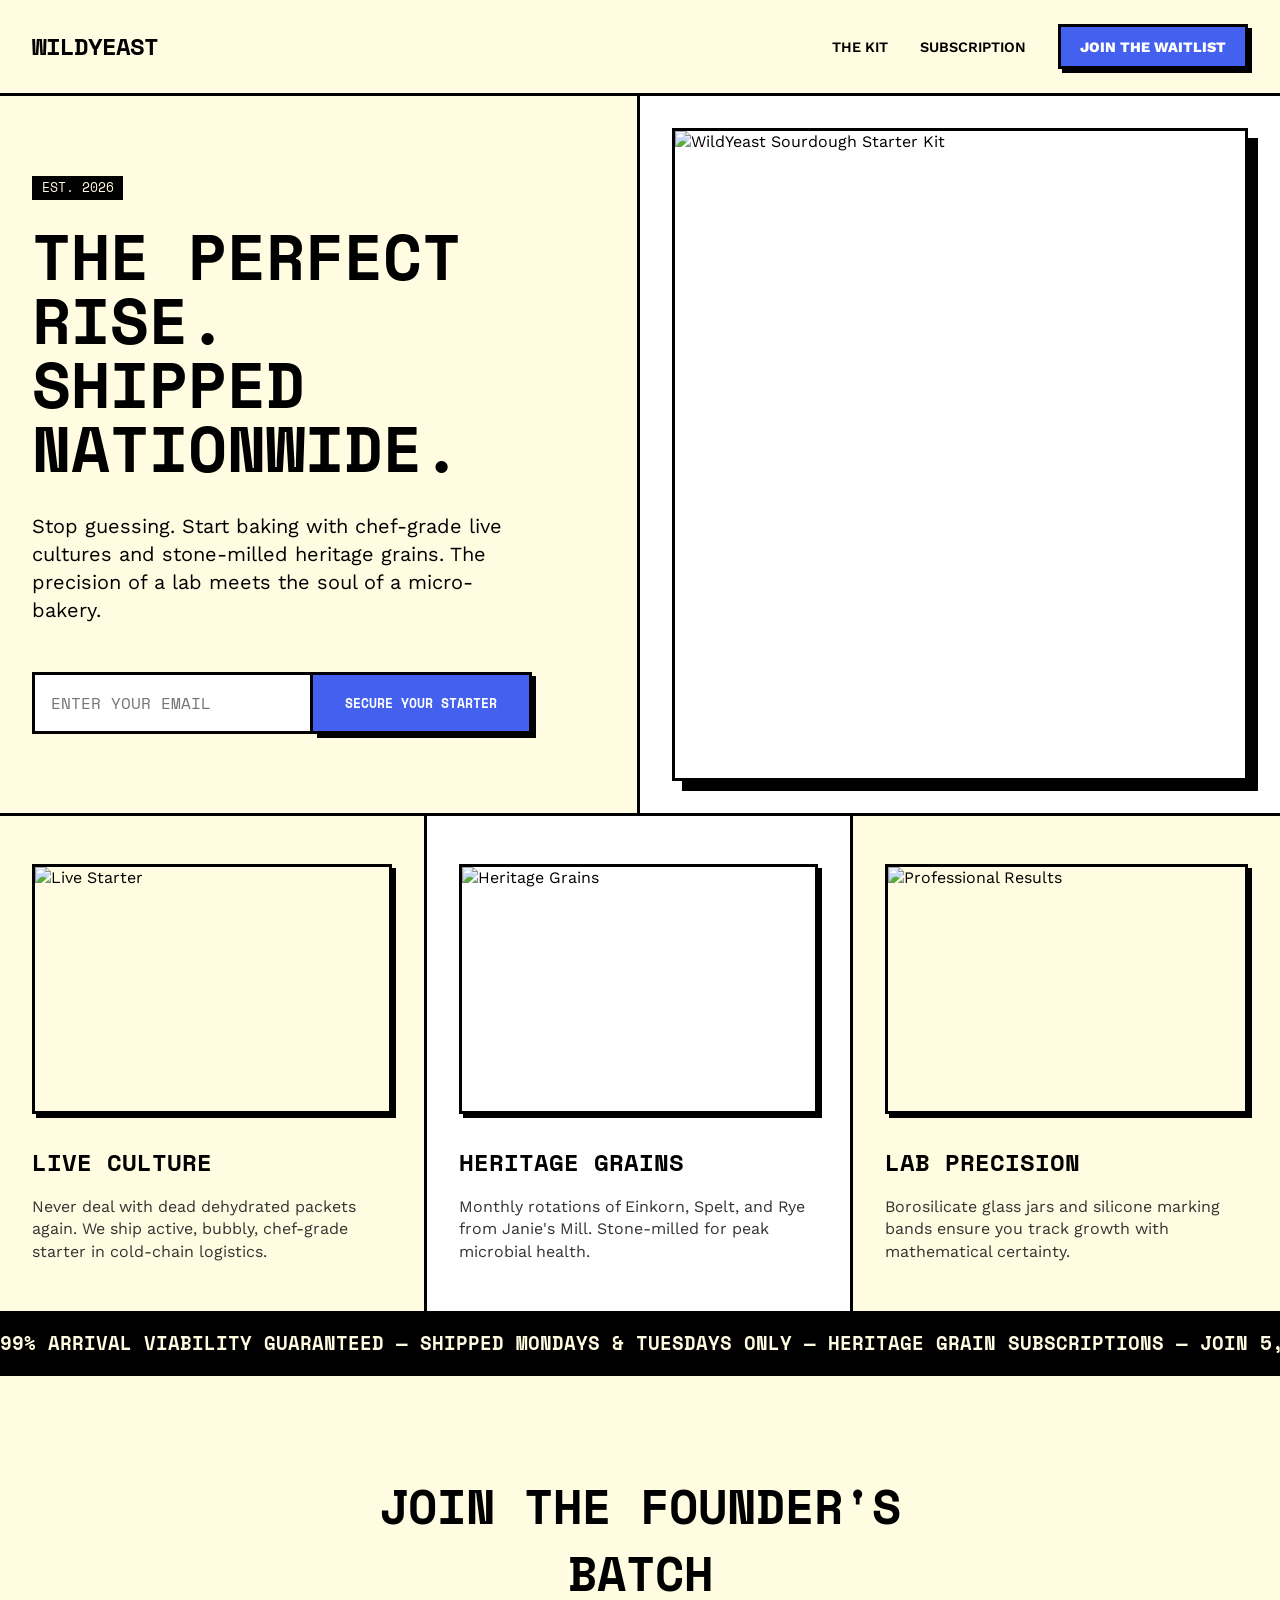
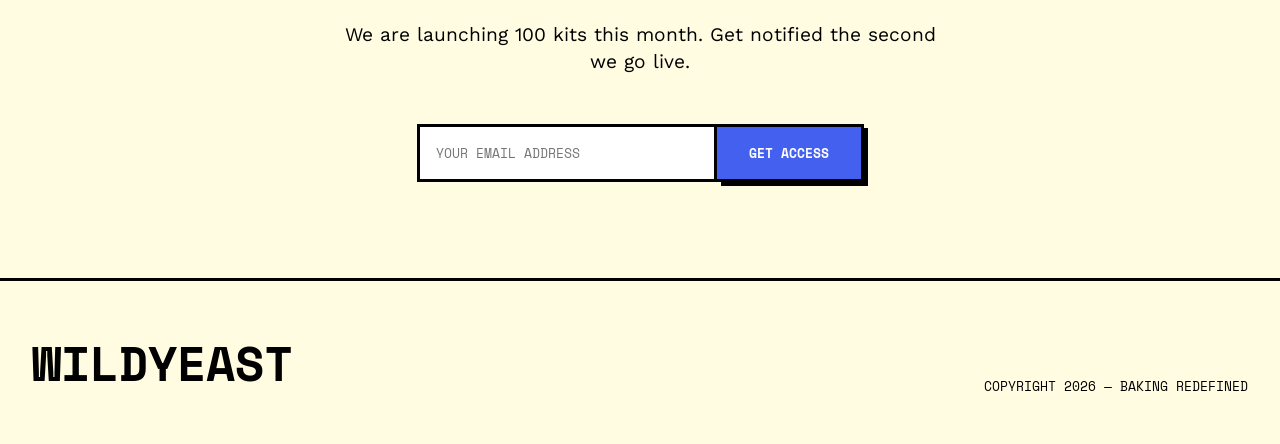
==== index.html @ 02b2e470 "feat: website generated by baget.ai" ====
<!DOCTYPE html>
<html lang="en">
<head>
    <meta charset="UTF-8">
    <meta name="viewport" content="width=device-width, initial-scale=1.0">
    <title>WildYeast | The Elevated Laboratory of Sourdough</title>
    <link rel="preconnect" href="https://fonts.googleapis.com">
    <link rel="preconnect" href="https://fonts.gstatic.com" crossorigin>
    <link href="https://fonts.googleapis.com/css2?family=Space+Mono:wght@400;700&family=Work+Sans:wght@400;600;800&display=swap" rel="stylesheet">
    <link rel="stylesheet" href="style.css">
</head>
<body>
    <nav class="navbar">
        <div class="logo-container">
            <span class="logo-text">WILDYEAST</span>
        </div>
        <div class="nav-links">
            <a href="#kit" class="nav-link">THE KIT</a>
            <a href="#subscription" class="nav-link">SUBSCRIPTION</a>
            <a href="#join" class="nav-btn">JOIN THE WAITLIST</a>
        </div>
    </nav>

    <header class="hero">
        <div class="hero-content">
            <div class="tag-badge">EST. 2026</div>
            <h1 class="hero-title">THE PERFECT RISE. <br>SHIPPED NATIONWIDE.</h1>
            <p class="hero-subtitle">Stop guessing. Start baking with chef-grade live cultures and stone-milled heritage grains. The precision of a lab meets the soul of a micro-bakery.</p>
            <div class="hero-cta-group">
                <form id="hero-form" class="waitlist-form">
                    <input type="email" name="email" placeholder="ENTER YOUR EMAIL" required>
                    <button type="submit" class="cta-primary">SECURE YOUR STARTER</button>
                </form>
            </div>
        </div>
        <div class="hero-image-container">
            <img src="https://images.lumacdn.com/cdn-cgi/image/format=auto,fit=cover,dpr=2,background=white,quality=75,width=1000,height=1000/gradient-assets/8658850/89312217-0941-432d-8854-46961ea33550" alt="WildYeast Sourdough Starter Kit" class="hero-img">
        </div>
    </header>

    <section id="kit" class="section grid-section">
        <div class="grid-card">
            <div class="card-image">
                <img src="https://images.lumacdn.com/cdn-cgi/image/format=auto,fit=cover,dpr=2,background=white,quality=75,width=1000,height=1000/gradient-assets/8658850/3938be98-967b-4020-a6a7-0df75a024707" alt="Live Starter">
            </div>
            <h3 class="card-title">LIVE CULTURE</h3>
            <p class="card-text">Never deal with dead dehydrated packets again. We ship active, bubbly, chef-grade starter in cold-chain logistics.</p>
        </div>
        <div class="grid-card accent-card">
            <div class="card-image">
                <img src="https://images.lumacdn.com/cdn-cgi/image/format=auto,fit=cover,dpr=2,background=white,quality=75,width=1000,height=1000/gradient-assets/8658850/047f2ea9-e85d-4566-a602-ef68194458f2" alt="Heritage Grains">
            </div>
            <h3 class="card-title">HERITAGE GRAINS</h3>
            <p class="card-text">Monthly rotations of Einkorn, Spelt, and Rye from Janie's Mill. Stone-milled for peak microbial health.</p>
        </div>
        <div class="grid-card">
            <div class="card-image">
                <img src="https://images.lumacdn.com/cdn-cgi/image/format=auto,fit=cover,dpr=2,background=white,quality=75,width=1000,height=1000/gradient-assets/8658850/746cc46a-73c3-41c3-8a39-a5486be2e848" alt="Professional Results">
            </div>
            <h3 class="card-title">LAB PRECISION</h3>
            <p class="card-text">Borosilicate glass jars and silicone marking bands ensure you track growth with mathematical certainty.</p>
        </div>
    </section>

    <section class="banner">
        <div class="banner-text">99% ARRIVAL VIABILITY GUARANTEED — SHIPPED MONDAYS & TUESDAYS ONLY — HERITAGE GRAIN SUBSCRIPTIONS — JOIN 5,000+ HOME BAKERS</div>
    </section>

    <section id="join" class="waitlist-section">
        <div class="waitlist-box">
            <h2 class="section-title">JOIN THE FOUNDER'S BATCH</h2>
            <p class="section-subtitle">We are launching 100 kits this month. Get notified the second we go live.</p>
            <form id="footer-form" class="footer-waitlist">
                <input type="email" name="email" placeholder="YOUR EMAIL ADDRESS" required>
                <button type="submit" class="cta-secondary">GET ACCESS</button>
            </form>
            <p id="form-msg" class="form-status"></p>
        </div>
    </section>

    <footer class="footer">
        <div class="footer-top">
            <div class="footer-brand">WILDYEAST</div>
            <div class="footer-meta">COPYRIGHT 2026 — BAKING REDEFINED</div>
        </div>
    </footer>

    <script>
        const handleForm = async (e) => {
            e.preventDefault();
            const email = e.target.email.value;
            const msg = document.getElementById('form-msg');
            
            try {
                const response = await fetch('https://baget.ai/api/public/databases/wildyeast-waitlist/rows', {
                    method: 'POST',
                    headers: { 'Content-Type': 'application/json' },
                    body: JSON.stringify({ data: { email, source: 'landing_page', name: 'Subscriber' } })
                });
                
                if (response.ok) {
                    e.target.reset();
                    alert('THANKS. YOU ARE ON THE LIST.');
                } else {
                    alert('SOMETHING WENT WRONG. TRY AGAIN.');
                }
            } catch (err) {
                alert('CONNECTION ERROR.');
            }
        };

        document.getElementById('hero-form').addEventListener('submit', handleForm);
        document.getElementById('footer-form').addEventListener('submit', handleForm);
    </script>
</body>
</html>
---- style.css ----
:root {
    --cream: #FFFCE1;
    --black: #000000;
    --blue: #4361EE;
    --border: 3px solid #000000;
    --shadow: 4px 4px 0 #000000;
}

* {
    margin: 0;
    padding: 0;
    box-sizing: border-box;
}

body {
    background-color: var(--cream);
    color: var(--black);
    font-family: 'Work Sans', sans-serif;
    line-height: 1.4;
    overflow-x: hidden;
}

h1, h2, h3, .logo-text {
    font-family: 'Space Mono', monospace;
    font-weight: 700;
    text-transform: uppercase;
}

/* Navbar */
.navbar {
    display: flex;
    justify-content: space-between;
    align-items: center;
    padding: 1.5rem 2rem;
    border-bottom: var(--border);
    background: var(--cream);
    position: sticky;
    top: 0;
    z-index: 100;
}

.logo-text {
    font-size: 1.5rem;
    letter-spacing: -1px;
}

.nav-links {
    display: flex;
    gap: 2rem;
    align-items: center;
}

.nav-link {
    text-decoration: none;
    color: var(--black);
    font-weight: 600;
    font-size: 0.9rem;
}

.nav-btn {
    background: var(--blue);
    color: white;
    text-decoration: none;
    padding: 0.6rem 1.2rem;
    border: var(--border);
    box-shadow: var(--shadow);
    font-weight: 800;
    font-size: 0.9rem;
    transition: all 0.1s;
}

.nav-btn:hover {
    transform: translate(-2px, -2px);
    box-shadow: 6px 6px 0 #000;
}

/* Hero Section */
.hero {
    display: grid;
    grid-template-columns: 1fr 1fr;
    min-height: 80vh;
    border-bottom: var(--border);
}

.hero-content {
    padding: 4rem 2rem;
    display: flex;
    flex-direction: column;
    justify-content: center;
    border-right: var(--border);
}

.tag-badge {
    background: var(--black);
    color: var(--cream);
    display: inline-block;
    padding: 0.2rem 0.6rem;
    font-family: 'Space Mono', monospace;
    font-size: 0.8rem;
    margin-bottom: 1.5rem;
    width: fit-content;
}

.hero-title {
    font-size: 4rem;
    line-height: 1;
    margin-bottom: 2rem;
}

.hero-subtitle {
    font-size: 1.25rem;
    max-width: 500px;
    margin-bottom: 3rem;
    font-weight: 400;
}

.waitlist-form {
    display: flex;
    gap: 0;
    max-width: 500px;
}

.waitlist-form input {
    flex-grow: 1;
    padding: 1rem;
    border: var(--border);
    font-family: 'Space Mono', monospace;
    font-size: 1rem;
    outline: none;
    background: white;
}

.cta-primary {
    background: var(--blue);
    color: white;
    border: var(--border);
    border-left: none;
    padding: 1rem 2rem;
    font-family: 'Space Mono', monospace;
    font-weight: 700;
    cursor: pointer;
    box-shadow: var(--shadow);
    transition: all 0.1s;
}

.cta-primary:hover {
    transform: translate(-2px, -2px);
    box-shadow: 6px 6px 0 #000;
}

.hero-image-container {
    background: #fff;
    display: flex;
    align-items: center;
    justify-content: center;
    padding: 2rem;
}

.hero-img {
    width: 100%;
    height: 100%;
    object-fit: cover;
    border: var(--border);
    box-shadow: 10px 10px 0 #000;
}

/* Grid Section */
.grid-section {
    display: grid;
    grid-template-columns: repeat(3, 1fr);
    border-bottom: var(--border);
}

.grid-card {
    padding: 3rem 2rem;
    border-right: var(--border);
}

.grid-card:last-child {
    border-right: none;
}

.accent-card {
    background: white;
}

.card-image {
    margin-bottom: 2rem;
    border: var(--border);
    box-shadow: var(--shadow);
    height: 250px;
}

.card-image img {
    width: 100%;
    height: 100%;
    object-fit: cover;
}

.card-title {
    font-size: 1.5rem;
    margin-bottom: 1rem;
}

.card-text {
    font-size: 1rem;
    color: #333;
}

/* Banner */
.banner {
    background: var(--black);
    color: var(--cream);
    padding: 1rem 0;
    overflow: hidden;
    white-space: nowrap;
    border-bottom: var(--border);
}

.banner-text {
    display: inline-block;
    font-family: 'Space Mono', monospace;
    font-weight: 700;
    font-size: 1.2rem;
    animation: scroll 20s linear infinite;
}

@keyframes scroll {
    0% { transform: translateX(100%); }
    100% { transform: translateX(-100%); }
}

/* Waitlist Section */
.waitlist-section {
    padding: 6rem 2rem;
    display: flex;
    justify-content: center;
    align-items: center;
    text-align: center;
    border-bottom: var(--border);
}

.waitlist-box {
    max-width: 600px;
}

.section-title {
    font-size: 3rem;
    margin-bottom: 1rem;
}

.section-subtitle {
    font-size: 1.2rem;
    margin-bottom: 3rem;
}

.footer-waitlist {
    display: flex;
    justify-content: center;
}

.footer-waitlist input {
    padding: 1rem;
    border: var(--border);
    font-family: 'Space Mono', monospace;
    width: 300px;
    outline: none;
}

.cta-secondary {
    background: var(--blue);
    color: white;
    border: var(--border);
    border-left: none;
    padding: 1rem 2rem;
    font-family: 'Space Mono', monospace;
    font-weight: 700;
    cursor: pointer;
    box-shadow: var(--shadow);
}

/* Footer */
.footer {
    padding: 3rem 2rem;
}

.footer-top {
    display: flex;
    justify-content: space-between;
    align-items: flex-end;
}

.footer-brand {
    font-family: 'Space Mono', monospace;
    font-weight: 800;
    font-size: 3rem;
}

.footer-meta {
    font-family: 'Space Mono', monospace;
    font-size: 0.8rem;
}

/* Responsive */
@media (max-width: 768px) {
    .hero { grid-template-columns: 1fr; }
    .hero-content { border-right: none; border-bottom: var(--border); }
    .hero-title { font-size: 2.5rem; }
    .grid-section { grid-template-columns: 1fr; }
    .grid-card { border-right: none; border-bottom: var(--border); }
    .waitlist-form, .footer-waitlist { flex-direction: column; }
    .cta-primary, .cta-secondary { border-left: var(--border); border-top: none; }
    .footer-waitlist input { width: 100%; }
}
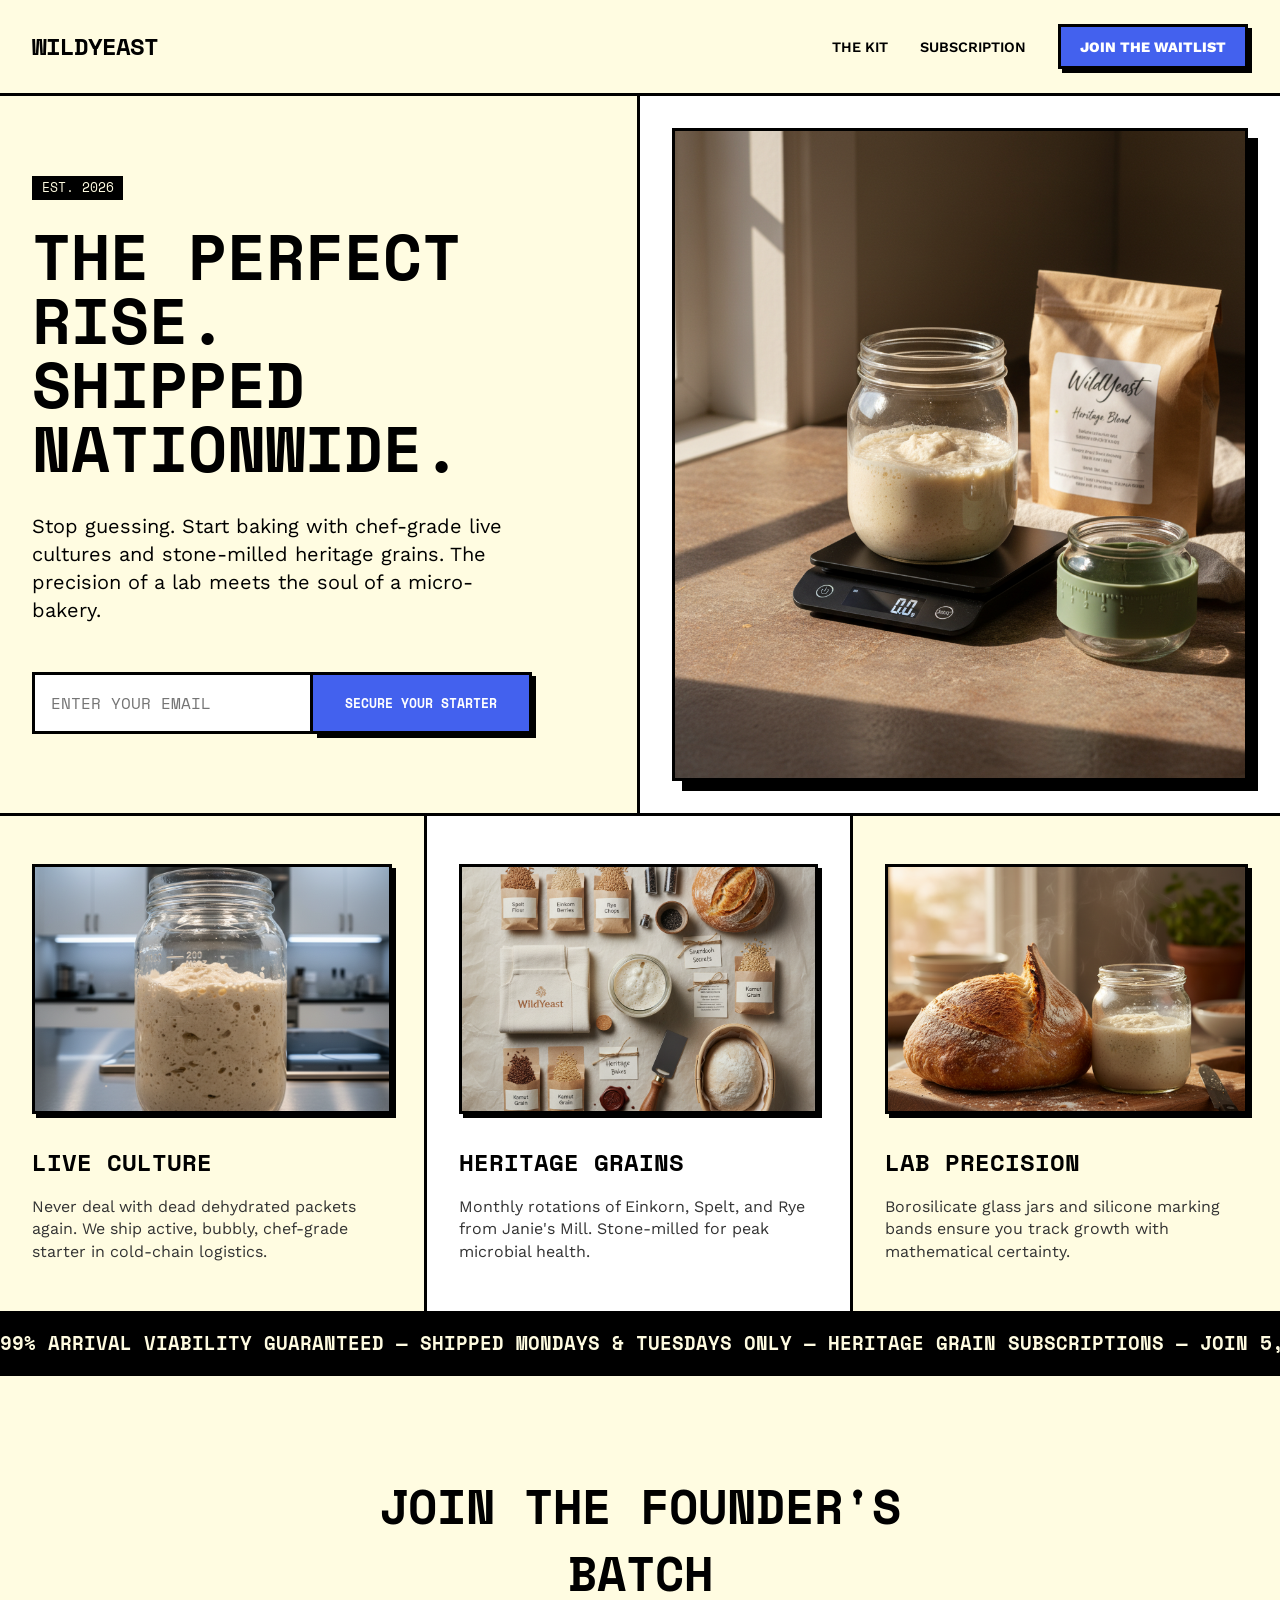
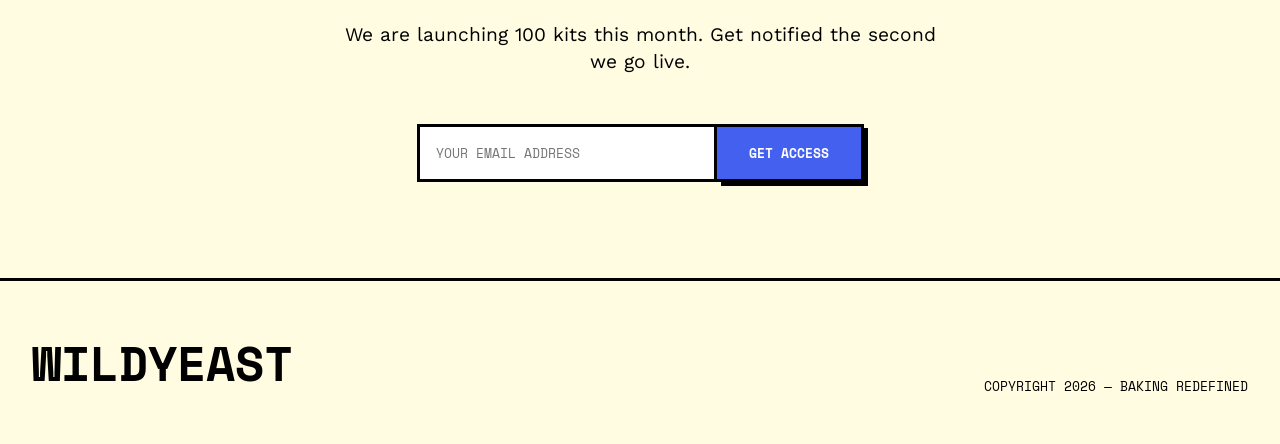
==== commit 3225421b: "feat: website generated by baget.ai" ====
--- a/index.html
+++ b/index.html
@@ -34,28 +34,28 @@
             </div>
         </div>
         <div class="hero-image-container">
-            <img src="https://images.lumacdn.com/cdn-cgi/image/format=auto,fit=cover,dpr=2,background=white,quality=75,width=1000,height=1000/gradient-assets/8658850/89312217-0941-432d-8854-46961ea33550" alt="WildYeast Sourdough Starter Kit" class="hero-img">
+            <img src="images/editorial-photography-of-the-wildyeast-f.png" alt="WildYeast Sourdough Starter Kit" class="hero-img">
         </div>
     </header>
 
     <section id="kit" class="section grid-section">
         <div class="grid-card">
             <div class="card-image">
-                <img src="https://images.lumacdn.com/cdn-cgi/image/format=auto,fit=cover,dpr=2,background=white,quality=75,width=1000,height=1000/gradient-assets/8658850/3938be98-967b-4020-a6a7-0df75a024707" alt="Live Starter">
+                <img src="images/a-close-up-shot-of-an-active-bubbly-sou.png" alt="Live Starter">
             </div>
             <h3 class="card-title">LIVE CULTURE</h3>
             <p class="card-text">Never deal with dead dehydrated packets again. We ship active, bubbly, chef-grade starter in cold-chain logistics.</p>
         </div>
         <div class="grid-card accent-card">
             <div class="card-image">
-                <img src="https://images.lumacdn.com/cdn-cgi/image/format=auto,fit=cover,dpr=2,background=white,quality=75,width=1000,height=1000/gradient-assets/8658850/047f2ea9-e85d-4566-a602-ef68194458f2" alt="Heritage Grains">
+                <img src="images/instagram-ad-creative-overhead-flat-lay.png" alt="Heritage Grains">
             </div>
             <h3 class="card-title">HERITAGE GRAINS</h3>
             <p class="card-text">Monthly rotations of Einkorn, Spelt, and Rye from Janie's Mill. Stone-milled for peak microbial health.</p>
         </div>
         <div class="grid-card">
             <div class="card-image">
-                <img src="https://images.lumacdn.com/cdn-cgi/image/format=auto,fit=cover,dpr=2,background=white,quality=75,width=1000,height=1000/gradient-assets/8658850/746cc46a-73c3-41c3-8a39-a5486be2e848" alt="Professional Results">
+                <img src="images/a-freshly-baked-artisanal-sourdough-loaf.png" alt="Professional Results">
             </div>
             <h3 class="card-title">LAB PRECISION</h3>
             <p class="card-text">Borosilicate glass jars and silicone marking bands ensure you track growth with mathematical certainty.</p>
@@ -63,7 +63,7 @@
     </section>
 
     <section class="banner">
-        <div class="banner-text">99% ARRIVAL VIABILITY GUARANTEED — SHIPPED MONDAYS & TUESDAYS ONLY — HERITAGE GRAIN SUBSCRIPTIONS — JOIN 5,000+ HOME BAKERS</div>
+        <div class="banner-text">99% ARRIVAL VIABILITY GUARANTEED — SHIPPED MONDAYS & TUESDAYS ONLY — HERITAGE GRAIN SUBSCRIPTIONS — JOIN 5,000+ HOME BAKERS — </div>
     </section>
 
     <section id="join" class="waitlist-section">
@@ -89,13 +89,16 @@
         const handleForm = async (e) => {
             e.preventDefault();
             const email = e.target.email.value;
-            const msg = document.getElementById('form-msg');
             
             try {
-                const response = await fetch('https://baget.ai/api/public/databases/wildyeast-waitlist/rows', {
+                const response = await fetch('https://baget.ai/api/leads', {
                     method: 'POST',
                     headers: { 'Content-Type': 'application/json' },
-                    body: JSON.stringify({ data: { email, source: 'landing_page', name: 'Subscriber' } })
+                    body: JSON.stringify({ 
+                        companyId: '41fa4f94-0ab4-4894-a0f0-1ae567c06282',
+                        email: email,
+                        name: 'Subscriber'
+                    })
                 });
                 
                 if (response.ok) {
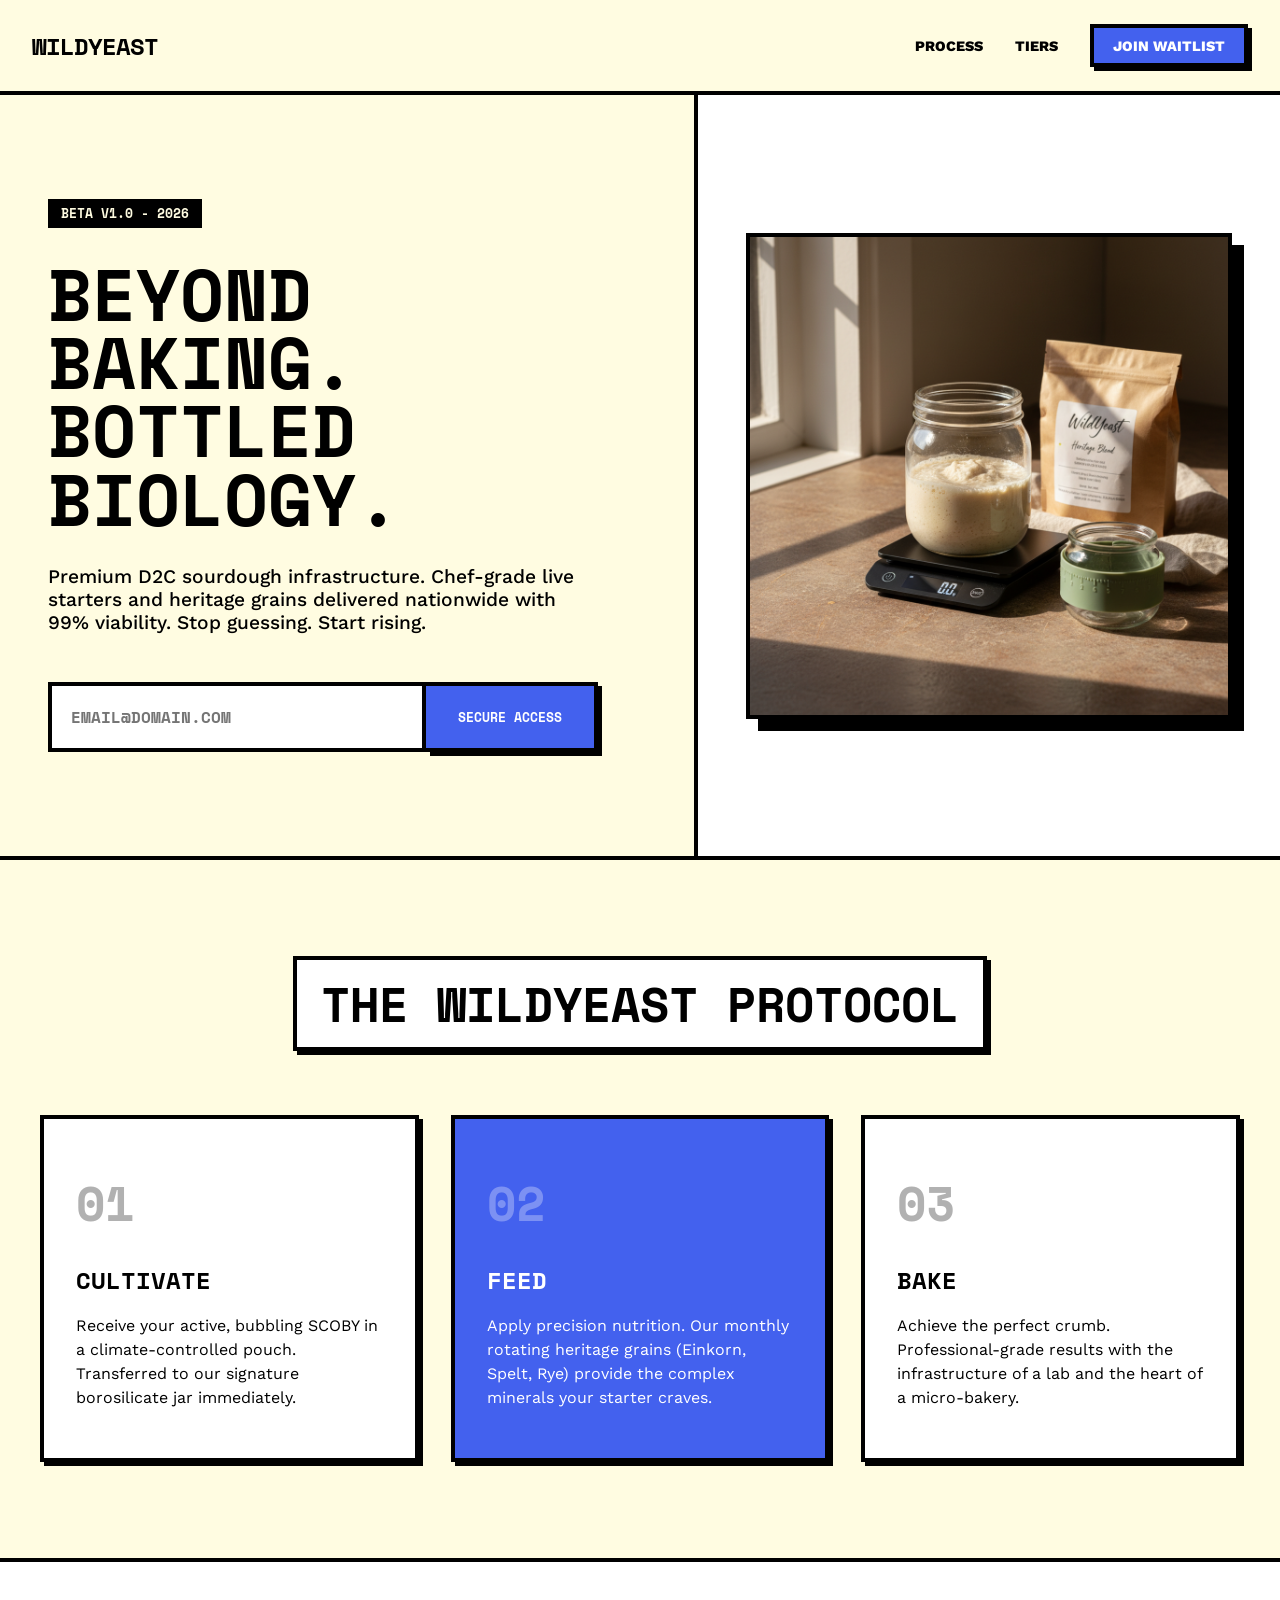
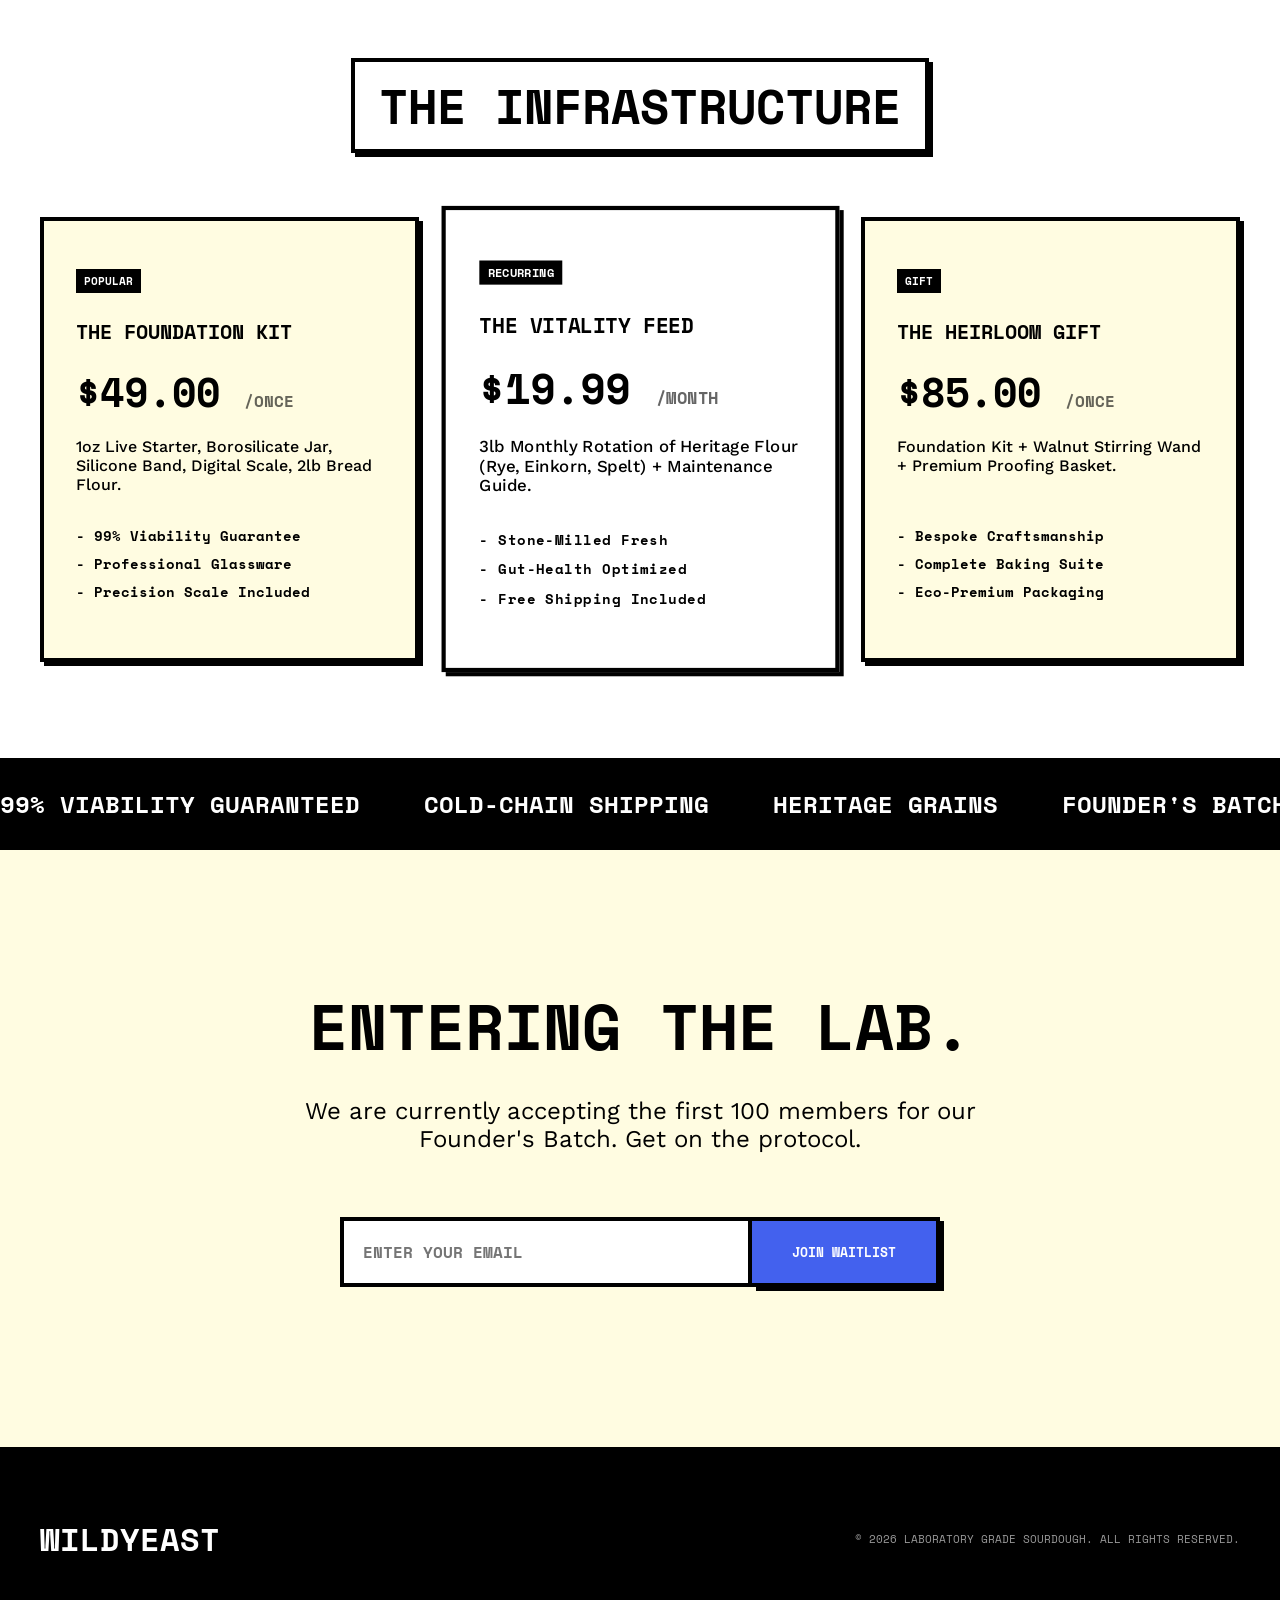
==== commit a5ead61c: "feat: website generated by baget.ai" ====
--- a/index.html
+++ b/index.html
@@ -3,7 +3,7 @@
 <head>
     <meta charset="UTF-8">
     <meta name="viewport" content="width=device-width, initial-scale=1.0">
-    <title>WildYeast | The Elevated Laboratory of Sourdough</title>
+    <title>WILDYEAST | THE ELEVATED LABORATORY</title>
     <link rel="preconnect" href="https://fonts.googleapis.com">
     <link rel="preconnect" href="https://fonts.gstatic.com" crossorigin>
     <link href="https://fonts.googleapis.com/css2?family=Space+Mono:wght@400;700&family=Work+Sans:wght@400;600;800&display=swap" rel="stylesheet">
@@ -15,21 +15,21 @@
             <span class="logo-text">WILDYEAST</span>
         </div>
         <div class="nav-links">
-            <a href="#kit" class="nav-link">THE KIT</a>
-            <a href="#subscription" class="nav-link">SUBSCRIPTION</a>
-            <a href="#join" class="nav-btn">JOIN THE WAITLIST</a>
+            <a href="#how-it-works" class="nav-link">PROCESS</a>
+            <a href="#tiers" class="nav-link">TIERS</a>
+            <a href="#join" class="nav-btn">JOIN WAITLIST</a>
         </div>
     </nav>
 
     <header class="hero">
         <div class="hero-content">
-            <div class="tag-badge">EST. 2026</div>
-            <h1 class="hero-title">THE PERFECT RISE. <br>SHIPPED NATIONWIDE.</h1>
-            <p class="hero-subtitle">Stop guessing. Start baking with chef-grade live cultures and stone-milled heritage grains. The precision of a lab meets the soul of a micro-bakery.</p>
+            <div class="tag-badge">BETA V1.0 - 2026</div>
+            <h1 class="hero-title">BEYOND BAKING. <br>BOTTLED BIOLOGY.</h1>
+            <p class="hero-subtitle">Premium D2C sourdough infrastructure. Chef-grade live starters and heritage grains delivered nationwide with 99% viability. Stop guessing. Start rising.</p>
             <div class="hero-cta-group">
                 <form id="hero-form" class="waitlist-form">
-                    <input type="email" name="email" placeholder="ENTER YOUR EMAIL" required>
-                    <button type="submit" class="cta-primary">SECURE YOUR STARTER</button>
+                    <input type="email" name="email" placeholder="EMAIL@DOMAIN.COM" required>
+                    <button type="submit" class="cta-primary">SECURE ACCESS</button>
                 </form>
             </div>
         </div>
@@ -38,82 +38,148 @@
         </div>
     </header>
 
-    <section id="kit" class="section grid-section">
-        <div class="grid-card">
-            <div class="card-image">
-                <img src="images/a-close-up-shot-of-an-active-bubbly-sou.png" alt="Live Starter">
+    <!-- HOW IT WORKS SECTION -->
+    <section id="how-it-works" class="how-it-works">
+        <div class="section-header">
+            <h2 class="section-title">THE WILDYEAST PROTOCOL</h2>
+        </div>
+        <div class="protocol-grid">
+            <div class="protocol-card">
+                <div class="protocol-number">01</div>
+                <h3 class="protocol-heading">CULTIVATE</h3>
+                <p class="protocol-text">Receive your active, bubbling SCOBY in a climate-controlled pouch. Transferred to our signature borosilicate jar immediately.</p>
             </div>
-            <h3 class="card-title">LIVE CULTURE</h3>
-            <p class="card-text">Never deal with dead dehydrated packets again. We ship active, bubbly, chef-grade starter in cold-chain logistics.</p>
-        </div>
-        <div class="grid-card accent-card">
-            <div class="card-image">
-                <img src="images/instagram-ad-creative-overhead-flat-lay.png" alt="Heritage Grains">
+            <div class="protocol-card accent">
+                <div class="protocol-number">02</div>
+                <h3 class="protocol-heading">FEED</h3>
+                <p class="protocol-text">Apply precision nutrition. Our monthly rotating heritage grains (Einkorn, Spelt, Rye) provide the complex minerals your starter craves.</p>
             </div>
-            <h3 class="card-title">HERITAGE GRAINS</h3>
-            <p class="card-text">Monthly rotations of Einkorn, Spelt, and Rye from Janie's Mill. Stone-milled for peak microbial health.</p>
-        </div>
-        <div class="grid-card">
-            <div class="card-image">
-                <img src="images/a-freshly-baked-artisanal-sourdough-loaf.png" alt="Professional Results">
+            <div class="protocol-card">
+                <div class="protocol-number">03</div>
+                <h3 class="protocol-heading">BAKE</h3>
+                <p class="protocol-text">Achieve the perfect crumb. Professional-grade results with the infrastructure of a lab and the heart of a micro-bakery.</p>
             </div>
-            <h3 class="card-title">LAB PRECISION</h3>
-            <p class="card-text">Borosilicate glass jars and silicone marking bands ensure you track growth with mathematical certainty.</p>
         </div>
     </section>
 
-    <section class="banner">
-        <div class="banner-text">99% ARRIVAL VIABILITY GUARANTEED — SHIPPED MONDAYS & TUESDAYS ONLY — HERITAGE GRAIN SUBSCRIPTIONS — JOIN 5,000+ HOME BAKERS — </div>
+    <!-- SUBSCRIPTION TIERS SECTION -->
+    <section id="tiers" class="tiers-section">
+        <div class="section-header">
+            <h2 class="section-title">THE INFRASTRUCTURE</h2>
+        </div>
+        <div class="tiers-grid">
+            <div class="tier-card">
+                <div class="tier-badge">POPULAR</div>
+                <h3 class="tier-name">THE FOUNDATION KIT</h3>
+                <div class="tier-price">$49.00 <span class="price-cadence">/ONCE</span></div>
+                <p class="tier-desc">1oz Live Starter, Borosilicate Jar, Silicone Band, Digital Scale, 2lb Bread Flour.</p>
+                <ul class="tier-features">
+                    <li>- 99% Viability Guarantee</li>
+                    <li>- Professional Glassware</li>
+                    <li>- Precision Scale Included</li>
+                </ul>
+            </div>
+            <div class="tier-card highlight">
+                <div class="tier-badge">RECURRING</div>
+                <h3 class="tier-name">THE VITALITY FEED</h3>
+                <div class="tier-price">$19.99 <span class="price-cadence">/MONTH</span></div>
+                <p class="tier-desc">3lb Monthly Rotation of Heritage Flour (Rye, Einkorn, Spelt) + Maintenance Guide.</p>
+                <ul class="tier-features">
+                    <li>- Stone-Milled Fresh</li>
+                    <li>- Gut-Health Optimized</li>
+                    <li>- Free Shipping Included</li>
+                </ul>
+            </div>
+            <div class="tier-card">
+                <div class="tier-badge">GIFT</div>
+                <h3 class="tier-name">THE HEIRLOOM GIFT</h3>
+                <div class="tier-price">$85.00 <span class="price-cadence">/ONCE</span></div>
+                <p class="tier-desc">Foundation Kit + Walnut Stirring Wand + Premium Proofing Basket.</p>
+                <ul class="tier-features">
+                    <li>- Bespoke Craftsmanship</li>
+                    <li>- Complete Baking Suite</li>
+                    <li>- Eco-Premium Packaging</li>
+                </ul>
+            </div>
+        </div>
+    </section>
+
+    <section class="ticker">
+        <div class="ticker-wrap">
+            <div class="ticker-item">99% VIABILITY GUARANTEED</div>
+            <div class="ticker-item">COLD-CHAIN SHIPPING</div>
+            <div class="ticker-item">HERITAGE GRAINS</div>
+            <div class="ticker-item">FOUNDER'S BATCH LIMITED</div>
+            <div class="ticker-item">99% VIABILITY GUARANTEED</div>
+            <div class="ticker-item">COLD-CHAIN SHIPPING</div>
+            <div class="ticker-item">HERITAGE GRAINS</div>
+            <div class="ticker-item">FOUNDER'S BATCH LIMITED</div>
+        </div>
     </section>
 
     <section id="join" class="waitlist-section">
-        <div class="waitlist-box">
-            <h2 class="section-title">JOIN THE FOUNDER'S BATCH</h2>
-            <p class="section-subtitle">We are launching 100 kits this month. Get notified the second we go live.</p>
-            <form id="footer-form" class="footer-waitlist">
-                <input type="email" name="email" placeholder="YOUR EMAIL ADDRESS" required>
-                <button type="submit" class="cta-secondary">GET ACCESS</button>
+        <div class="waitlist-container">
+            <h2 class="cta-title">ENTERING THE LAB.</h2>
+            <p class="cta-subtitle">We are currently accepting the first 100 members for our Founder's Batch. Get on the protocol.</p>
+            <form id="footer-form" class="footer-form">
+                <input type="email" name="email" placeholder="ENTER YOUR EMAIL" required>
+                <button type="submit" class="cta-blue">JOIN WAITLIST</button>
             </form>
-            <p id="form-msg" class="form-status"></p>
+            <div id="status-msg" class="status-msg"></div>
         </div>
     </section>
 
     <footer class="footer">
-        <div class="footer-top">
+        <div class="footer-content">
             <div class="footer-brand">WILDYEAST</div>
-            <div class="footer-meta">COPYRIGHT 2026 — BAKING REDEFINED</div>
+            <div class="footer-legal">© 2026 LABORATORY GRADE SOURDOUGH. ALL RIGHTS RESERVED.</div>
         </div>
     </footer>
 
     <script>
-        const handleForm = async (e) => {
+        const DB_ID = '4c126941-a84b-4985-9035-46827e20a5d5';
+        
+        async function submitWaitlist(e) {
             e.preventDefault();
             const email = e.target.email.value;
-            
+            const status = document.getElementById('status-msg');
+            const btn = e.target.querySelector('button');
+            const originalText = btn.innerText;
+
+            btn.innerText = 'PROCESSING...';
+            btn.disabled = true;
+
             try {
-                const response = await fetch('https://baget.ai/api/leads', {
+                const response = await fetch(`https://baget.ai/api/public/databases/${DB_ID}/rows`, {
                     method: 'POST',
                     headers: { 'Content-Type': 'application/json' },
-                    body: JSON.stringify({ 
-                        companyId: '41fa4f94-0ab4-4894-a0f0-1ae567c06282',
-                        email: email,
-                        name: 'Subscriber'
+                    body: JSON.stringify({
+                        data: {
+                            email: email,
+                            name: 'Prospect',
+                            source: 'Landing Page'
+                        }
                     })
                 });
-                
+
                 if (response.ok) {
+                    status.innerText = 'ACCESS GRANTED. CHECK YOUR INBOX SOON.';
+                    status.style.color = '#4361EE';
                     e.target.reset();
-                    alert('THANKS. YOU ARE ON THE LIST.');
                 } else {
-                    alert('SOMETHING WENT WRONG. TRY AGAIN.');
+                    throw new Error('FAILED');
                 }
             } catch (err) {
-                alert('CONNECTION ERROR.');
+                status.innerText = 'SYSTEM ERROR. PLEASE TRY AGAIN.';
+                status.style.color = 'red';
+            } finally {
+                btn.innerText = originalText;
+                btn.disabled = false;
             }
-        };
+        }
 
-        document.getElementById('hero-form').addEventListener('submit', handleForm);
-        document.getElementById('footer-form').addEventListener('submit', handleForm);
+        document.getElementById('hero-form').addEventListener('submit', submitWaitlist);
+        document.getElementById('footer-form').addEventListener('submit', submitWaitlist);
     </script>
 </body>
 </html>
--- a/style.css
+++ b/style.css
@@ -2,8 +2,10 @@
     --cream: #FFFCE1;
     --black: #000000;
     --blue: #4361EE;
-    --border: 3px solid #000000;
-    --shadow: 4px 4px 0 #000000;
+    --slate: #1E293B;
+    --white: #FFFFFF;
+    --border-width: 4px;
+    --shadow: 4px 4px 0px #000000;
 }
 
 * {
@@ -16,14 +18,13 @@
     background-color: var(--cream);
     color: var(--black);
     font-family: 'Work Sans', sans-serif;
-    line-height: 1.4;
     overflow-x: hidden;
 }
 
-h1, h2, h3, .logo-text {
-    font-family: 'Space Mono', monospace;
-    font-weight: 700;
+h1, h2, h3, .logo-text, .protocol-number, .tier-price {
+    font-family: 'Space Mono', monospace;
     text-transform: uppercase;
+    font-weight: 700;
 }
 
 /* Navbar */
@@ -32,11 +33,11 @@
     justify-content: space-between;
     align-items: center;
     padding: 1.5rem 2rem;
-    border-bottom: var(--border);
     background: var(--cream);
+    border-bottom: var(--border-width) solid var(--black);
     position: sticky;
     top: 0;
-    z-index: 100;
+    z-index: 1000;
 }
 
 .logo-text {
@@ -53,262 +54,363 @@
 .nav-link {
     text-decoration: none;
     color: var(--black);
-    font-weight: 600;
+    font-weight: 800;
     font-size: 0.9rem;
+    text-transform: uppercase;
 }
 
 .nav-btn {
     background: var(--blue);
-    color: white;
+    color: var(--white);
+    padding: 0.6rem 1.2rem;
+    border: var(--border-width) solid var(--black);
+    box-shadow: var(--shadow);
     text-decoration: none;
-    padding: 0.6rem 1.2rem;
-    border: var(--border);
-    box-shadow: var(--shadow);
     font-weight: 800;
     font-size: 0.9rem;
-    transition: all 0.1s;
 }
 
 .nav-btn:hover {
     transform: translate(-2px, -2px);
-    box-shadow: 6px 6px 0 #000;
-}
-
-/* Hero Section */
+    box-shadow: 6px 6px 0px #000;
+}
+
+/* Hero */
 .hero {
     display: grid;
-    grid-template-columns: 1fr 1fr;
-    min-height: 80vh;
-    border-bottom: var(--border);
+    grid-template-columns: 1.2fr 1fr;
+    min-height: 85vh;
+    border-bottom: var(--border-width) solid var(--black);
 }
 
 .hero-content {
-    padding: 4rem 2rem;
+    padding: 6rem 3rem;
     display: flex;
     flex-direction: column;
     justify-content: center;
-    border-right: var(--border);
+    border-right: var(--border-width) solid var(--black);
 }
 
 .tag-badge {
     background: var(--black);
     color: var(--cream);
     display: inline-block;
-    padding: 0.2rem 0.6rem;
-    font-family: 'Space Mono', monospace;
+    padding: 0.3rem 0.8rem;
+    font-family: 'Space Mono', monospace;
+    font-weight: 700;
     font-size: 0.8rem;
-    margin-bottom: 1.5rem;
+    margin-bottom: 2rem;
     width: fit-content;
 }
 
 .hero-title {
-    font-size: 4rem;
-    line-height: 1;
+    font-size: 4.5rem;
+    line-height: 0.95;
     margin-bottom: 2rem;
 }
 
 .hero-subtitle {
-    font-size: 1.25rem;
-    max-width: 500px;
+    font-size: 1.2rem;
+    max-width: 550px;
     margin-bottom: 3rem;
-    font-weight: 400;
+    font-weight: 500;
 }
 
 .waitlist-form {
     display: flex;
-    gap: 0;
-    max-width: 500px;
+    max-width: 550px;
 }
 
 .waitlist-form input {
-    flex-grow: 1;
-    padding: 1rem;
-    border: var(--border);
-    font-family: 'Space Mono', monospace;
+    flex: 1;
+    padding: 1.2rem;
+    border: var(--border-width) solid var(--black);
+    font-family: 'Space Mono', monospace;
+    font-weight: 700;
     font-size: 1rem;
     outline: none;
-    background: white;
 }
 
 .cta-primary {
     background: var(--blue);
-    color: white;
-    border: var(--border);
+    color: var(--white);
+    padding: 1rem 2rem;
+    border: var(--border-width) solid var(--black);
     border-left: none;
-    padding: 1rem 2rem;
     font-family: 'Space Mono', monospace;
     font-weight: 700;
     cursor: pointer;
     box-shadow: var(--shadow);
-    transition: all 0.1s;
 }
 
 .cta-primary:hover {
     transform: translate(-2px, -2px);
-    box-shadow: 6px 6px 0 #000;
+    box-shadow: 6px 6px 0px #000;
 }
 
 .hero-image-container {
-    background: #fff;
+    background: var(--white);
     display: flex;
     align-items: center;
     justify-content: center;
-    padding: 2rem;
+    padding: 3rem;
 }
 
 .hero-img {
     width: 100%;
-    height: 100%;
-    object-fit: cover;
-    border: var(--border);
-    box-shadow: 10px 10px 0 #000;
-}
-
-/* Grid Section */
-.grid-section {
+    max-width: 500px;
+    border: var(--border-width) solid var(--black);
+    box-shadow: 12px 12px 0px #000;
+}
+
+/* Protocol Section */
+.how-it-works {
+    padding: 6rem 2rem;
+    border-bottom: var(--border-width) solid var(--black);
+}
+
+.section-header {
+    text-align: center;
+    margin-bottom: 4rem;
+}
+
+.section-title {
+    font-size: 3rem;
+    display: inline-block;
+    padding: 0.5rem 1.5rem;
+    border: var(--border-width) solid var(--black);
+    background: var(--white);
+    box-shadow: var(--shadow);
+}
+
+.protocol-grid {
     display: grid;
     grid-template-columns: repeat(3, 1fr);
-    border-bottom: var(--border);
-}
-
-.grid-card {
+    gap: 2rem;
+    max-width: 1200px;
+    margin: 0 auto;
+}
+
+.protocol-card {
+    background: var(--white);
+    border: var(--border-width) solid var(--black);
     padding: 3rem 2rem;
-    border-right: var(--border);
-}
-
-.grid-card:last-child {
-    border-right: none;
-}
-
-.accent-card {
-    background: white;
-}
-
-.card-image {
-    margin-bottom: 2rem;
-    border: var(--border);
-    box-shadow: var(--shadow);
-    height: 250px;
-}
-
-.card-image img {
-    width: 100%;
-    height: 100%;
-    object-fit: cover;
-}
-
-.card-title {
+    box-shadow: var(--shadow);
+}
+
+.protocol-card.accent {
+    background: var(--blue);
+    color: var(--white);
+}
+
+.protocol-number {
+    font-size: 3rem;
+    margin-bottom: 1.5rem;
+    opacity: 0.3;
+}
+
+.protocol-heading {
     font-size: 1.5rem;
     margin-bottom: 1rem;
 }
 
-.card-text {
+.protocol-text {
     font-size: 1rem;
-    color: #333;
-}
-
-/* Banner */
-.banner {
+    line-height: 1.5;
+}
+
+/* Tiers Section */
+.tiers-section {
+    padding: 6rem 2rem;
+    background: var(--white);
+    border-bottom: var(--border-width) solid var(--black);
+}
+
+.tiers-grid {
+    display: grid;
+    grid-template-columns: repeat(3, 1fr);
+    gap: 2rem;
+    max-width: 1200px;
+    margin: 0 auto;
+}
+
+.tier-card {
+    border: var(--border-width) solid var(--black);
+    padding: 3rem 2rem;
+    background: var(--cream);
+    box-shadow: var(--shadow);
+    display: flex;
+    flex-direction: column;
+}
+
+.tier-card.highlight {
+    background: var(--white);
+    transform: scale(1.05);
+    z-index: 10;
+}
+
+.tier-badge {
     background: var(--black);
-    color: var(--cream);
-    padding: 1rem 0;
+    color: var(--white);
+    font-family: 'Space Mono', monospace;
+    font-size: 0.7rem;
+    font-weight: 700;
+    padding: 0.2rem 0.5rem;
+    width: fit-content;
+    margin-bottom: 1.5rem;
+}
+
+.tier-name {
+    font-size: 1.25rem;
+    margin-bottom: 1rem;
+}
+
+.tier-price {
+    font-size: 2.5rem;
+    margin-bottom: 1rem;
+}
+
+.price-cadence {
+    font-size: 1rem;
+    opacity: 0.6;
+}
+
+.tier-desc {
+    margin-bottom: 2rem;
+    font-weight: 500;
+}
+
+.tier-features {
+    list-style: none;
+    margin-top: auto;
+}
+
+.tier-features li {
+    font-family: 'Space Mono', monospace;
+    font-size: 0.85rem;
+    margin-bottom: 0.5rem;
+    font-weight: 700;
+}
+
+/* Ticker */
+.ticker {
+    background: var(--black);
+    color: var(--white);
+    padding: 1.5rem 0;
+    border-bottom: var(--border-width) solid var(--black);
     overflow: hidden;
+}
+
+.ticker-wrap {
+    display: flex;
     white-space: nowrap;
-    border-bottom: var(--border);
-}
-
-.banner-text {
-    display: inline-block;
+    animation: marquee 30s linear infinite;
+}
+
+.ticker-item {
+    font-family: 'Space Mono', monospace;
+    font-weight: 700;
+    font-size: 1.5rem;
+    margin-right: 4rem;
+}
+
+@keyframes marquee {
+    0% { transform: translateX(0); }
+    100% { transform: translateX(-50%); }
+}
+
+/* Waitlist */
+.waitlist-section {
+    padding: 8rem 2rem;
+    text-align: center;
+    border-bottom: var(--border-width) solid var(--black);
+}
+
+.cta-title {
+    font-size: 4rem;
+    margin-bottom: 1.5rem;
+}
+
+.cta-subtitle {
+    font-size: 1.5rem;
+    max-width: 700px;
+    margin: 0 auto 4rem;
+}
+
+.footer-form {
+    display: flex;
+    justify-content: center;
+    max-width: 600px;
+    margin: 0 auto;
+}
+
+.footer-form input {
+    flex: 1;
+    padding: 1.2rem;
+    border: var(--border-width) solid var(--black);
+    font-family: 'Space Mono', monospace;
+    font-weight: 700;
+    font-size: 1rem;
+    outline: none;
+}
+
+.cta-blue {
+    background: var(--blue);
+    color: var(--white);
+    padding: 1rem 2.5rem;
+    border: var(--border-width) solid var(--black);
+    border-left: none;
+    font-family: 'Space Mono', monospace;
+    font-weight: 700;
+    cursor: pointer;
+    box-shadow: var(--shadow);
+}
+
+.status-msg {
+    margin-top: 2rem;
     font-family: 'Space Mono', monospace;
     font-weight: 700;
     font-size: 1.2rem;
-    animation: scroll 20s linear infinite;
-}
-
-@keyframes scroll {
-    0% { transform: translateX(100%); }
-    100% { transform: translateX(-100%); }
-}
-
-/* Waitlist Section */
-.waitlist-section {
-    padding: 6rem 2rem;
-    display: flex;
-    justify-content: center;
-    align-items: center;
-    text-align: center;
-    border-bottom: var(--border);
-}
-
-.waitlist-box {
-    max-width: 600px;
-}
-
-.section-title {
-    font-size: 3rem;
-    margin-bottom: 1rem;
-}
-
-.section-subtitle {
-    font-size: 1.2rem;
-    margin-bottom: 3rem;
-}
-
-.footer-waitlist {
-    display: flex;
-    justify-content: center;
-}
-
-.footer-waitlist input {
-    padding: 1rem;
-    border: var(--border);
-    font-family: 'Space Mono', monospace;
-    width: 300px;
-    outline: none;
-}
-
-.cta-secondary {
-    background: var(--blue);
-    color: white;
-    border: var(--border);
-    border-left: none;
-    padding: 1rem 2rem;
-    font-family: 'Space Mono', monospace;
-    font-weight: 700;
-    cursor: pointer;
-    box-shadow: var(--shadow);
 }
 
 /* Footer */
 .footer {
-    padding: 3rem 2rem;
-}
-
-.footer-top {
+    padding: 4rem 2rem;
+    background: var(--black);
+    color: var(--white);
+}
+
+.footer-content {
     display: flex;
     justify-content: space-between;
-    align-items: flex-end;
+    align-items: center;
+    max-width: 1200px;
+    margin: 0 auto;
 }
 
 .footer-brand {
     font-family: 'Space Mono', monospace;
-    font-weight: 800;
-    font-size: 3rem;
-}
-
-.footer-meta {
-    font-family: 'Space Mono', monospace;
-    font-size: 0.8rem;
+    font-weight: 700;
+    font-size: 2rem;
+}
+
+.footer-legal {
+    font-family: 'Space Mono', monospace;
+    font-size: 0.7rem;
+    opacity: 0.6;
 }
 
 /* Responsive */
-@media (max-width: 768px) {
+@media (max-width: 1024px) {
     .hero { grid-template-columns: 1fr; }
-    .hero-content { border-right: none; border-bottom: var(--border); }
-    .hero-title { font-size: 2.5rem; }
-    .grid-section { grid-template-columns: 1fr; }
-    .grid-card { border-right: none; border-bottom: var(--border); }
-    .waitlist-form, .footer-waitlist { flex-direction: column; }
-    .cta-primary, .cta-secondary { border-left: var(--border); border-top: none; }
-    .footer-waitlist input { width: 100%; }
-}
+    .hero-content { border-right: none; border-bottom: var(--border-width) solid var(--black); }
+    .protocol-grid, .tiers-grid { grid-template-columns: 1fr; }
+    .tier-card.highlight { transform: none; }
+    .hero-title { font-size: 3rem; }
+    .cta-title { font-size: 2.5rem; }
+}
+
+@media (max-width: 600px) {
+    .waitlist-form, .footer-form { flex-direction: column; }
+    .cta-primary, .cta-blue { border-left: var(--border-width) solid var(--black); border-top: none; }
+}
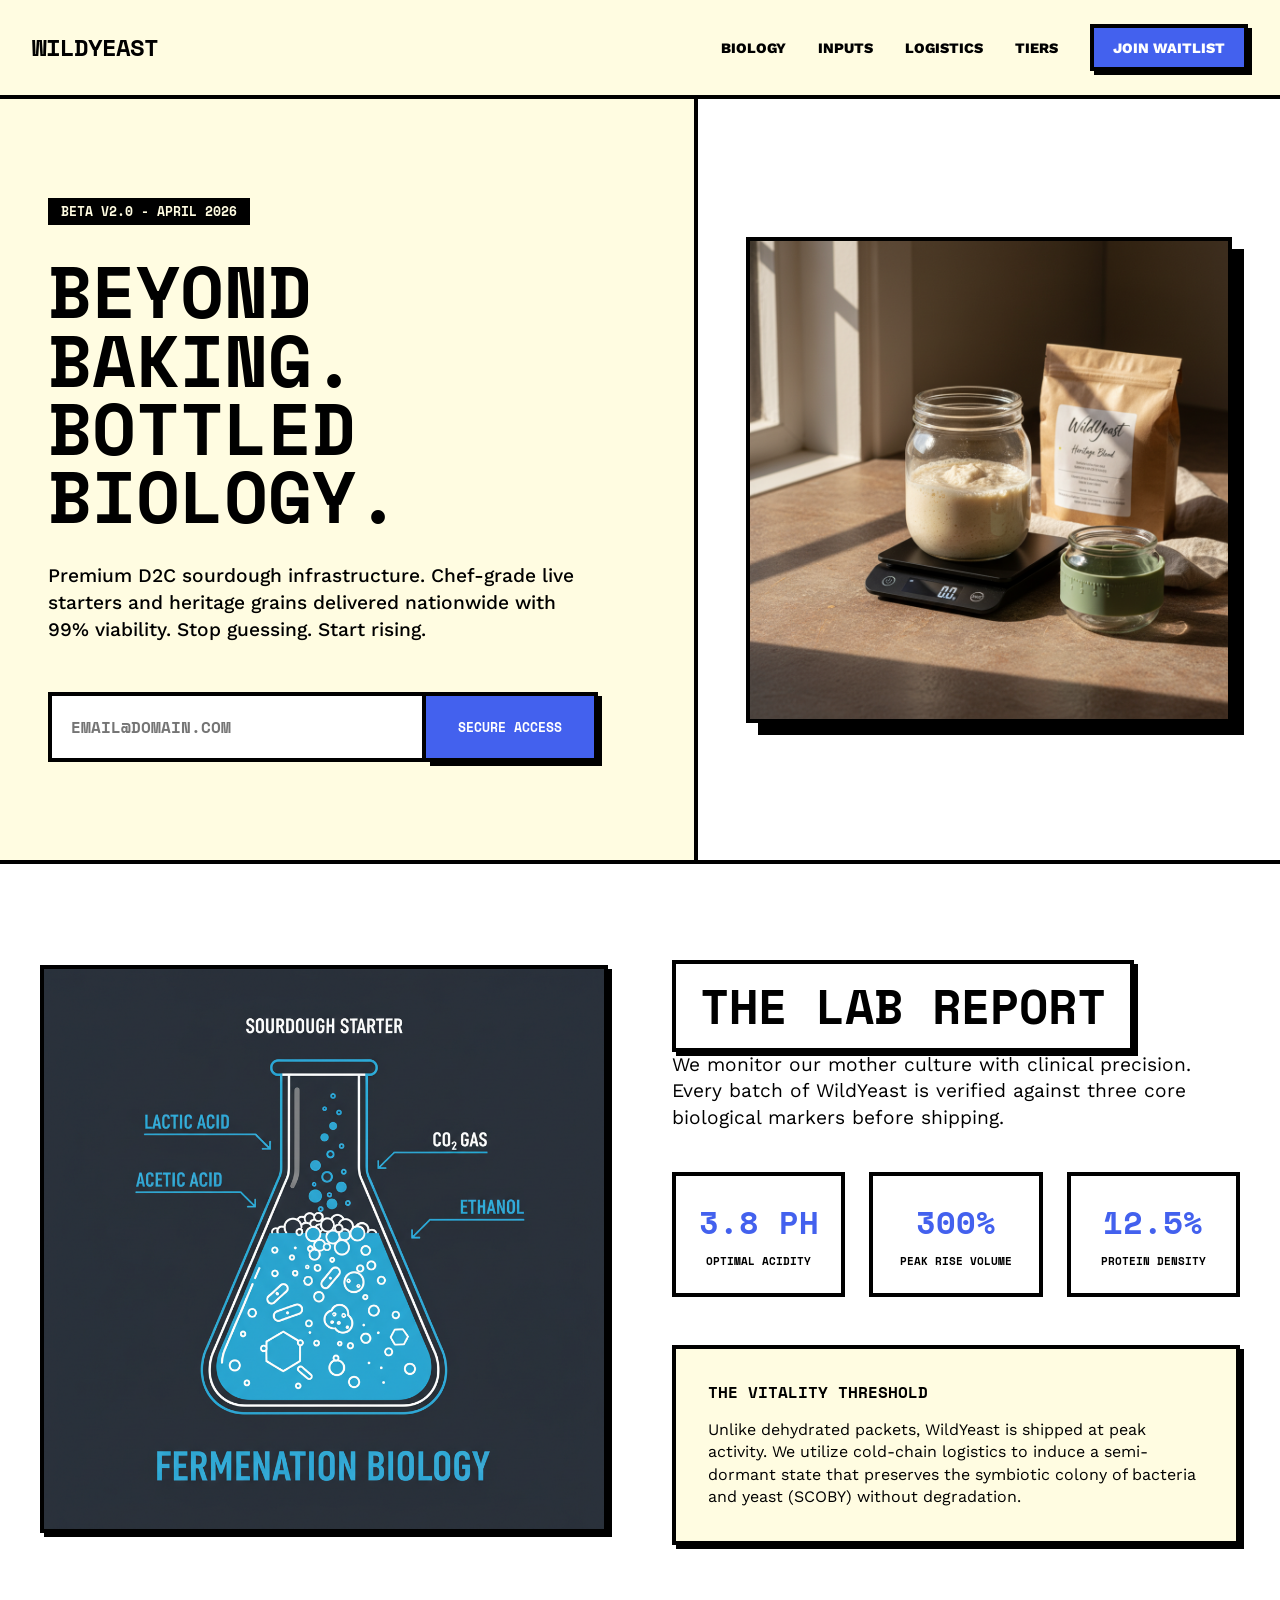
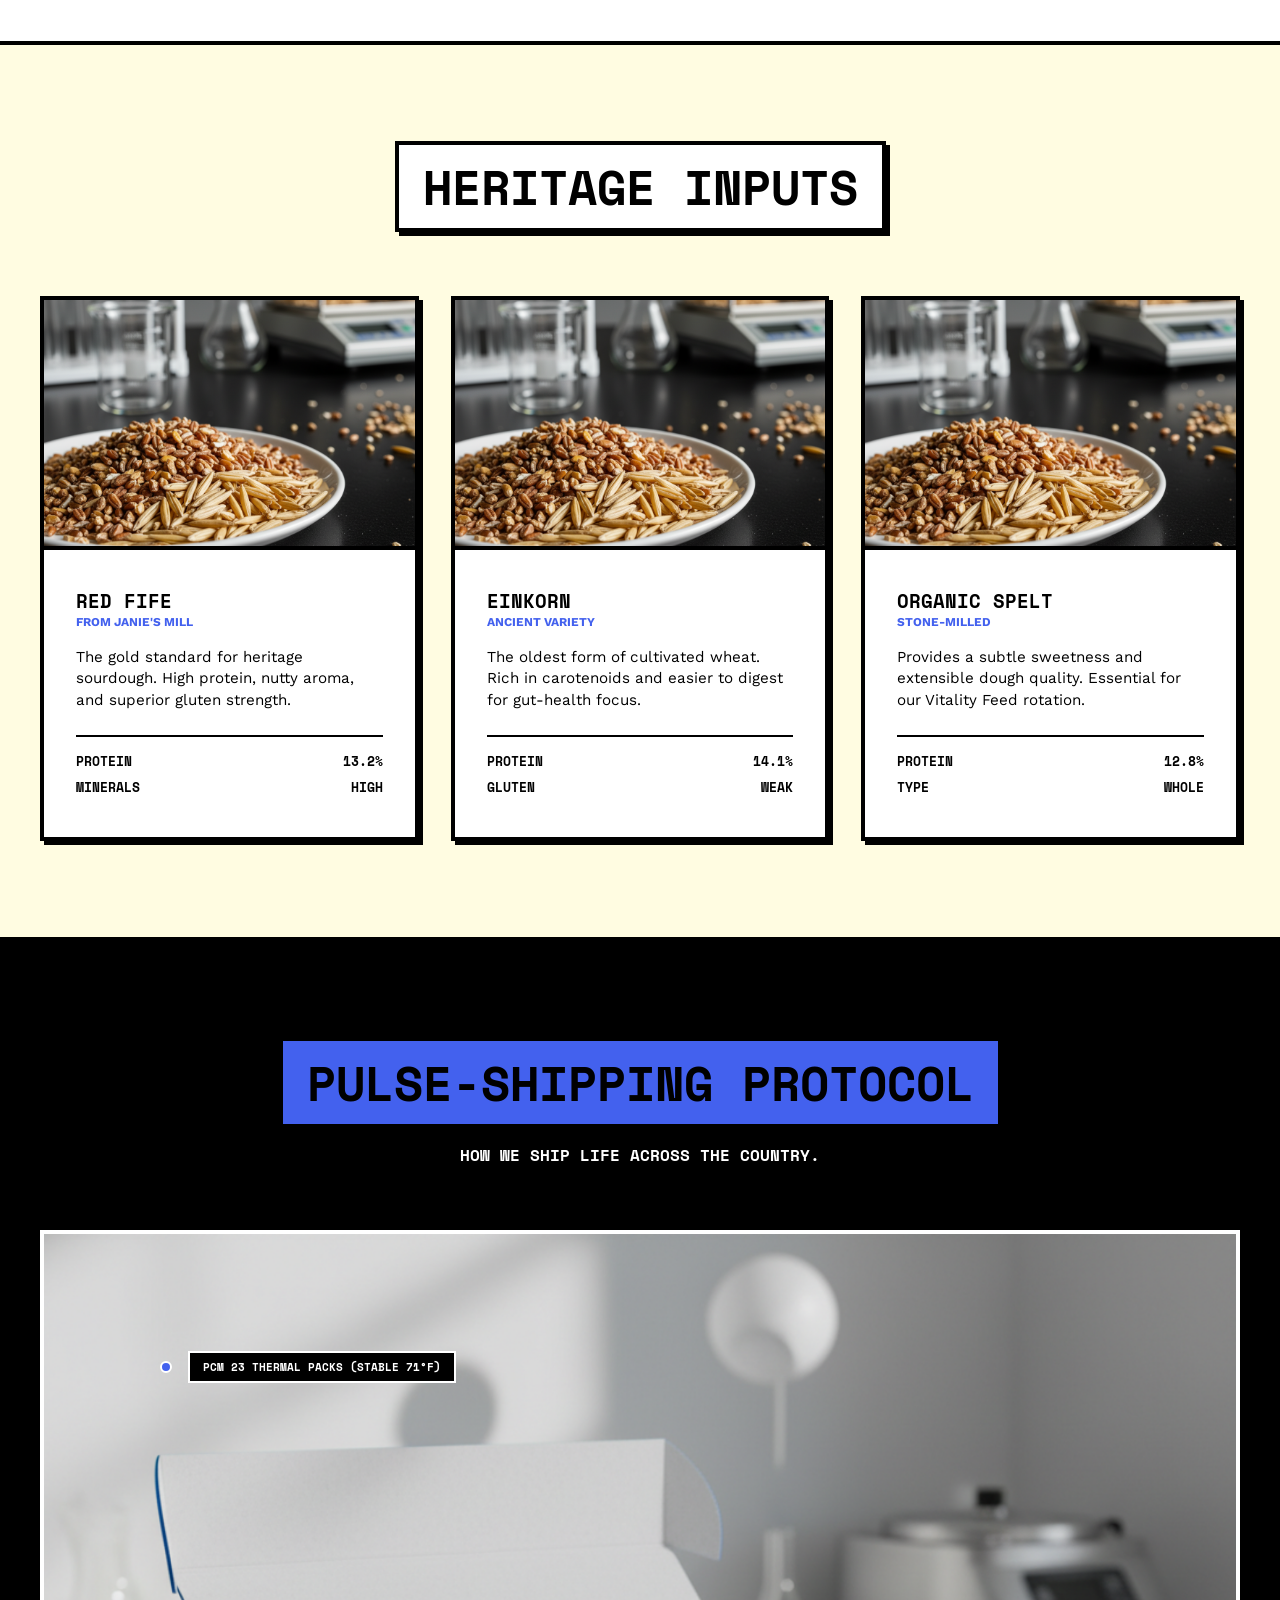
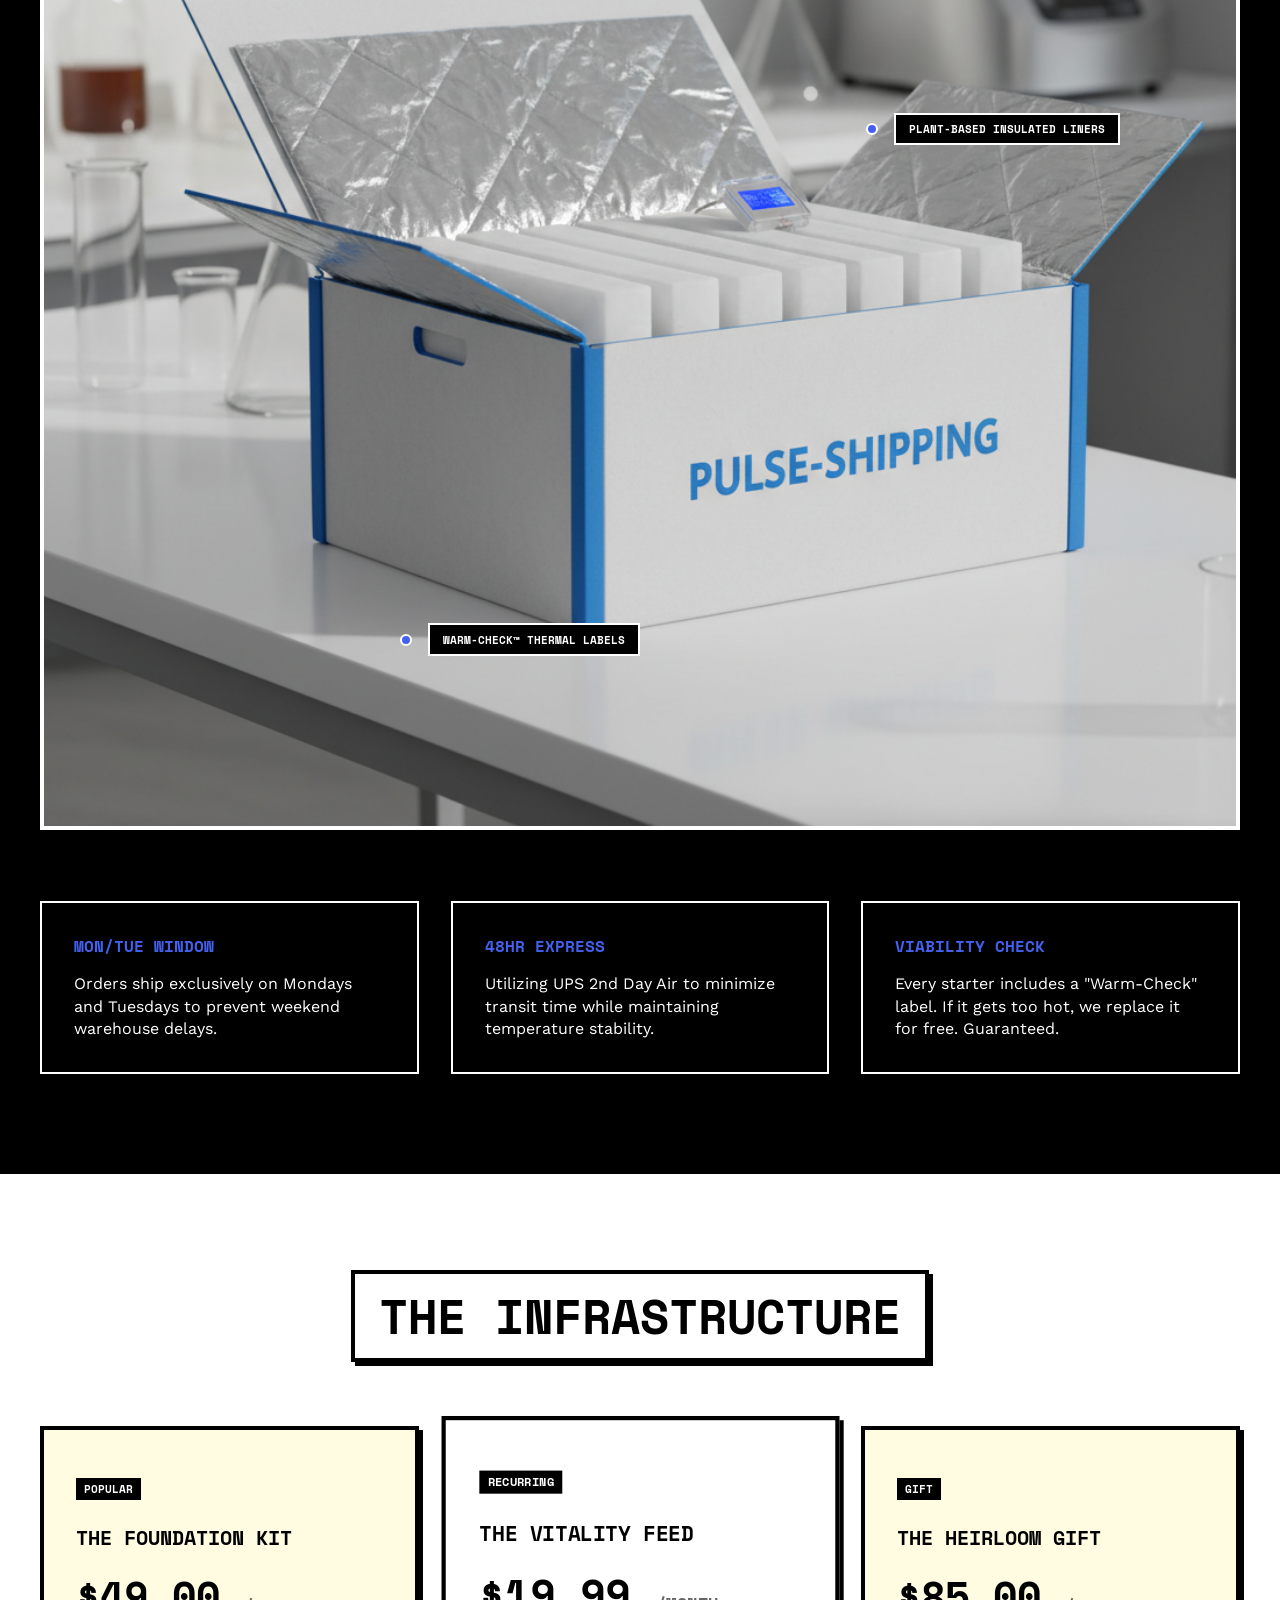
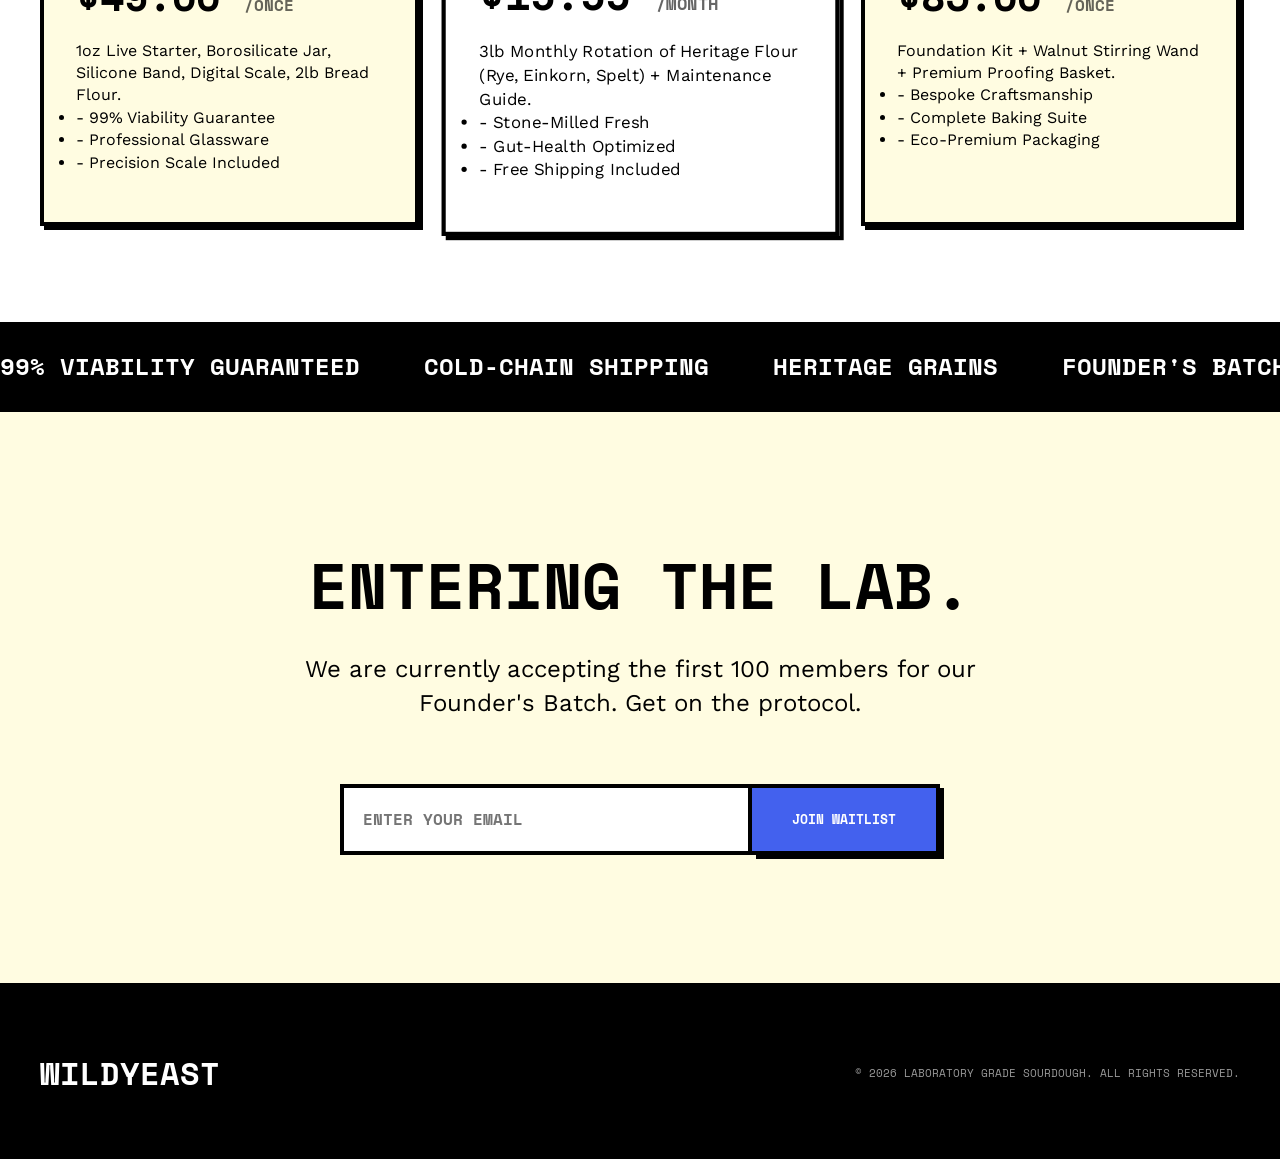
==== commit 0147b020: "feat: website generated by baget.ai" ====
--- a/index.html
+++ b/index.html
@@ -15,7 +15,9 @@
             <span class="logo-text">WILDYEAST</span>
         </div>
         <div class="nav-links">
-            <a href="#how-it-works" class="nav-link">PROCESS</a>
+            <a href="#lab-report" class="nav-link">BIOLOGY</a>
+            <a href="#ingredients" class="nav-link">INPUTS</a>
+            <a href="#shipping" class="nav-link">LOGISTICS</a>
             <a href="#tiers" class="nav-link">TIERS</a>
             <a href="#join" class="nav-btn">JOIN WAITLIST</a>
         </div>
@@ -23,7 +25,7 @@
 
     <header class="hero">
         <div class="hero-content">
-            <div class="tag-badge">BETA V1.0 - 2026</div>
+            <div class="tag-badge">BETA V2.0 - APRIL 2026</div>
             <h1 class="hero-title">BEYOND BAKING. <br>BOTTLED BIOLOGY.</h1>
             <p class="hero-subtitle">Premium D2C sourdough infrastructure. Chef-grade live starters and heritage grains delivered nationwide with 99% viability. Stop guessing. Start rising.</p>
             <div class="hero-cta-group">
@@ -38,31 +40,129 @@
         </div>
     </header>
 
-    <!-- HOW IT WORKS SECTION -->
-    <section id="how-it-works" class="how-it-works">
+    <!-- NEW: LAB REPORT SECTION -->
+    <section id="lab-report" class="lab-section">
+        <div class="section-grid">
+            <div class="lab-viz">
+                <img src="images/technical-diagram-of-sourdough-fermentat.png" alt="Fermentation Biology" class="viz-img">
+            </div>
+            <div class="lab-content">
+                <h2 class="section-title">THE LAB REPORT</h2>
+                <p class="lab-intro">We monitor our mother culture with clinical precision. Every batch of WildYeast is verified against three core biological markers before shipping.</p>
+                <div class="stats-grid">
+                    <div class="stat-item">
+                        <div class="stat-value">3.8 pH</div>
+                        <div class="stat-label">OPTIMAL ACIDITY</div>
+                    </div>
+                    <div class="stat-item">
+                        <div class="stat-value">300%</div>
+                        <div class="stat-label">PEAK RISE VOLUME</div>
+                    </div>
+                    <div class="stat-item">
+                        <div class="stat-value">12.5%</div>
+                        <div class="stat-label">PROTEIN DENSITY</div>
+                    </div>
+                </div>
+                <div class="lab-callout">
+                    <h4 class="callout-title">THE VITALITY THRESHOLD</h4>
+                    <p>Unlike dehydrated packets, WildYeast is shipped at peak activity. We utilize cold-chain logistics to induce a semi-dormant state that preserves the symbiotic colony of bacteria and yeast (SCOBY) without degradation.</p>
+                </div>
+            </div>
+        </div>
+    </section>
+
+    <!-- NEW: HERITAGE INPUTS SECTION -->
+    <section id="ingredients" class="ingredients-section">
         <div class="section-header">
-            <h2 class="section-title">THE WILDYEAST PROTOCOL</h2>
-        </div>
-        <div class="protocol-grid">
-            <div class="protocol-card">
-                <div class="protocol-number">01</div>
-                <h3 class="protocol-heading">CULTIVATE</h3>
-                <p class="protocol-text">Receive your active, bubbling SCOBY in a climate-controlled pouch. Transferred to our signature borosilicate jar immediately.</p>
-            </div>
-            <div class="protocol-card accent">
-                <div class="protocol-number">02</div>
-                <h3 class="protocol-heading">FEED</h3>
-                <p class="protocol-text">Apply precision nutrition. Our monthly rotating heritage grains (Einkorn, Spelt, Rye) provide the complex minerals your starter craves.</p>
-            </div>
-            <div class="protocol-card">
-                <div class="protocol-number">03</div>
-                <h3 class="protocol-heading">BAKE</h3>
-                <p class="protocol-text">Achieve the perfect crumb. Professional-grade results with the infrastructure of a lab and the heart of a micro-bakery.</p>
-            </div>
-        </div>
-    </section>
-
-    <!-- SUBSCRIPTION TIERS SECTION -->
+            <h2 class="section-title">HERITAGE INPUTS</h2>
+        </div>
+        <div class="ingredients-grid">
+            <div class="ingredient-card">
+                <div class="card-image">
+                    <img src="images/macro-shot-of-heritage-grains-including-.png" alt="Red Fife Grain">
+                </div>
+                <div class="card-body">
+                    <h3 class="ingredient-name">RED FIFE</h3>
+                    <div class="ingredient-meta">FROM JANIE'S MILL</div>
+                    <p class="ingredient-desc">The gold standard for heritage sourdough. High protein, nutty aroma, and superior gluten strength.</p>
+                    <div class="spec-list">
+                        <div class="spec-row"><span>PROTEIN</span> <span>13.2%</span></div>
+                        <div class="spec-row"><span>MINERALS</span> <span>HIGH</span></div>
+                    </div>
+                </div>
+            </div>
+            <div class="ingredient-card">
+                <div class="card-image">
+                    <img src="images/macro-shot-of-heritage-grains-including-.png" alt="Einkorn Grain">
+                </div>
+                <div class="card-body">
+                    <h3 class="ingredient-name">EINKORN</h3>
+                    <div class="ingredient-meta">ANCIENT VARIETY</div>
+                    <p class="ingredient-desc">The oldest form of cultivated wheat. Rich in carotenoids and easier to digest for gut-health focus.</p>
+                    <div class="spec-list">
+                        <div class="spec-row"><span>PROTEIN</span> <span>14.1%</span></div>
+                        <div class="spec-row"><span>GLUTEN</span> <span>WEAK</span></div>
+                    </div>
+                </div>
+            </div>
+            <div class="ingredient-card">
+                <div class="card-image">
+                    <img src="images/macro-shot-of-heritage-grains-including-.png" alt="Spelt Grain">
+                </div>
+                <div class="card-body">
+                    <h3 class="ingredient-name">ORGANIC SPELT</h3>
+                    <div class="ingredient-meta">STONE-MILLED</div>
+                    <p class="ingredient-desc">Provides a subtle sweetness and extensible dough quality. Essential for our Vitality Feed rotation.</p>
+                    <div class="spec-list">
+                        <div class="spec-row"><span>PROTEIN</span> <span>12.8%</span></div>
+                        <div class="spec-row"><span>TYPE</span> <span>WHOLE</span></div>
+                    </div>
+                </div>
+            </div>
+        </div>
+    </section>
+
+    <!-- NEW: SHIPPING SAFETY SECTION -->
+    <section id="shipping" class="shipping-section">
+        <div class="shipping-container">
+            <div class="shipping-header">
+                <h2 class="section-title">PULSE-SHIPPING PROTOCOL</h2>
+                <p class="shipping-subtitle">HOW WE SHIP LIFE ACROSS THE COUNTRY.</p>
+            </div>
+            <div class="shipping-viz">
+                <img src="images/technical-product-visualization-of-the-w.png" alt="Cold Chain Packaging" class="shipping-img">
+                <div class="viz-overlay">
+                    <div class="overlay-item" style="top: 10%; left: 10%;">
+                        <div class="overlay-dot"></div>
+                        <div class="overlay-text">PCM 23 THERMAL PACKS (STABLE 71°F)</div>
+                    </div>
+                    <div class="overlay-item" style="top: 40%; right: 10%;">
+                        <div class="overlay-dot"></div>
+                        <div class="overlay-text">PLANT-BASED INSULATED LINERS</div>
+                    </div>
+                    <div class="overlay-item" style="bottom: 15%; left: 30%;">
+                        <div class="overlay-dot"></div>
+                        <div class="overlay-text">WARM-CHECK™ THERMAL LABELS</div>
+                    </div>
+                </div>
+            </div>
+            <div class="shipping-grid">
+                <div class="shipping-step">
+                    <h4 class="step-title">MON/TUE WINDOW</h4>
+                    <p>Orders ship exclusively on Mondays and Tuesdays to prevent weekend warehouse delays.</p>
+                </div>
+                <div class="shipping-step">
+                    <h4 class="step-title">48HR EXPRESS</h4>
+                    <p>Utilizing UPS 2nd Day Air to minimize transit time while maintaining temperature stability.</p>
+                </div>
+                <div class="shipping-step">
+                    <h4 class="step-title">VIABILITY CHECK</h4>
+                    <p>Every starter includes a "Warm-Check" label. If it gets too hot, we replace it for free. Guaranteed.</p>
+                </div>
+            </div>
+        </div>
+    </section>
+
     <section id="tiers" class="tiers-section">
         <div class="section-header">
             <h2 class="section-title">THE INFRASTRUCTURE</h2>
--- a/style.css
+++ b/style.css
@@ -6,6 +6,8 @@
     --white: #FFFFFF;
     --border-width: 4px;
     --shadow: 4px 4px 0px #000000;
+    --font-mono: 'Space Mono', monospace;
+    --font-sans: 'Work Sans', sans-serif;
 }
 
 * {
@@ -17,12 +19,13 @@
 body {
     background-color: var(--cream);
     color: var(--black);
-    font-family: 'Work Sans', sans-serif;
+    font-family: var(--font-sans);
     overflow-x: hidden;
-}
-
-h1, h2, h3, .logo-text, .protocol-number, .tier-price {
-    font-family: 'Space Mono', monospace;
+    line-height: 1.4;
+}
+
+h1, h2, h3, h4, .logo-text, .protocol-number, .tier-price, .stat-value, .stat-label, .ingredient-name, .step-title {
+    font-family: var(--font-mono);
     text-transform: uppercase;
     font-weight: 700;
 }
@@ -96,7 +99,7 @@
     color: var(--cream);
     display: inline-block;
     padding: 0.3rem 0.8rem;
-    font-family: 'Space Mono', monospace;
+    font-family: var(--font-mono);
     font-weight: 700;
     font-size: 0.8rem;
     margin-bottom: 2rem;
@@ -125,7 +128,7 @@
     flex: 1;
     padding: 1.2rem;
     border: var(--border-width) solid var(--black);
-    font-family: 'Space Mono', monospace;
+    font-family: var(--font-mono);
     font-weight: 700;
     font-size: 1rem;
     outline: none;
@@ -137,7 +140,7 @@
     padding: 1rem 2rem;
     border: var(--border-width) solid var(--black);
     border-left: none;
-    font-family: 'Space Mono', monospace;
+    font-family: var(--font-mono);
     font-weight: 700;
     cursor: pointer;
     box-shadow: var(--shadow);
@@ -163,9 +166,224 @@
     box-shadow: 12px 12px 0px #000;
 }
 
-/* Protocol Section */
-.how-it-works {
+/* Lab Section */
+.lab-section {
     padding: 6rem 2rem;
+    background: var(--white);
+    border-bottom: var(--border-width) solid var(--black);
+}
+
+.section-grid {
+    display: grid;
+    grid-template-columns: 1fr 1fr;
+    gap: 4rem;
+    max-width: 1200px;
+    margin: 0 auto;
+    align-items: center;
+}
+
+.viz-img {
+    width: 100%;
+    border: var(--border-width) solid var(--black);
+    box-shadow: var(--shadow);
+}
+
+.lab-intro {
+    font-size: 1.2rem;
+    margin-bottom: 2.5rem;
+}
+
+.stats-grid {
+    display: grid;
+    grid-template-columns: repeat(3, 1fr);
+    gap: 1.5rem;
+    margin-bottom: 3rem;
+}
+
+.stat-item {
+    border: var(--border-width) solid var(--black);
+    padding: 1.5rem 1rem;
+    text-align: center;
+}
+
+.stat-value {
+    font-size: 2rem;
+    color: var(--blue);
+}
+
+.stat-label {
+    font-size: 0.7rem;
+    margin-top: 0.5rem;
+}
+
+.lab-callout {
+    background: var(--cream);
+    padding: 2rem;
+    border: var(--border-width) solid var(--black);
+    box-shadow: var(--shadow);
+}
+
+.callout-title {
+    margin-bottom: 1rem;
+    font-size: 1rem;
+}
+
+/* Ingredients Section */
+.ingredients-section {
+    padding: 6rem 2rem;
+    border-bottom: var(--border-width) solid var(--black);
+}
+
+.ingredients-grid {
+    display: grid;
+    grid-template-columns: repeat(3, 1fr);
+    gap: 2rem;
+    max-width: 1200px;
+    margin: 4rem auto 0;
+}
+
+.ingredient-card {
+    background: var(--white);
+    border: var(--border-width) solid var(--black);
+    box-shadow: var(--shadow);
+    overflow: hidden;
+}
+
+.card-image img {
+    width: 100%;
+    height: 250px;
+    object-fit: cover;
+    border-bottom: var(--border-width) solid var(--black);
+}
+
+.card-body {
+    padding: 2rem;
+}
+
+.ingredient-meta {
+    font-size: 0.75rem;
+    font-weight: 700;
+    color: var(--blue);
+    margin-bottom: 1rem;
+}
+
+.ingredient-desc {
+    font-size: 0.95rem;
+    margin-bottom: 1.5rem;
+}
+
+.spec-list {
+    border-top: 2px solid var(--black);
+    padding-top: 1rem;
+}
+
+.spec-row {
+    display: flex;
+    justify-content: space-between;
+    font-family: var(--font-mono);
+    font-size: 0.8rem;
+    font-weight: 700;
+    margin-bottom: 0.5rem;
+}
+
+/* Shipping Section */
+.shipping-section {
+    padding: 6rem 2rem;
+    background: var(--black);
+    color: var(--white);
+    border-bottom: var(--border-width) solid var(--black);
+}
+
+.shipping-container {
+    max-width: 1200px;
+    margin: 0 auto;
+}
+
+.shipping-header {
+    text-align: center;
+    margin-bottom: 4rem;
+}
+
+.shipping-header .section-title {
+    color: var(--black);
+    background: var(--blue);
+}
+
+.shipping-subtitle {
+    font-family: var(--font-mono);
+    margin-top: 1rem;
+    font-weight: 700;
+}
+
+.shipping-viz {
+    position: relative;
+    margin-bottom: 4rem;
+}
+
+.shipping-img {
+    width: 100%;
+    border: var(--border-width) solid var(--white);
+}
+
+.viz-overlay {
+    position: absolute;
+    top: 0;
+    left: 0;
+    width: 100%;
+    height: 100%;
+}
+
+.overlay-item {
+    position: absolute;
+    display: flex;
+    align-items: center;
+    gap: 1rem;
+}
+
+.overlay-dot {
+    width: 12px;
+    height: 12px;
+    background: var(--blue);
+    border: 2px solid var(--white);
+    border-radius: 50%;
+    animation: pulse 2s infinite;
+}
+
+.overlay-text {
+    background: var(--black);
+    border: 2px solid var(--white);
+    padding: 0.4rem 0.8rem;
+    font-family: var(--font-mono);
+    font-size: 0.7rem;
+    font-weight: 700;
+}
+
+@keyframes pulse {
+    0% { transform: scale(1); opacity: 1; }
+    50% { transform: scale(1.5); opacity: 0.7; }
+    100% { transform: scale(1); opacity: 1; }
+}
+
+.shipping-grid {
+    display: grid;
+    grid-template-columns: repeat(3, 1fr);
+    gap: 2rem;
+}
+
+.shipping-step {
+    border: 2px solid var(--white);
+    padding: 2rem;
+}
+
+.step-title {
+    color: var(--blue);
+    margin-bottom: 1rem;
+}
+
+/* Tiers Section */
+.tiers-section {
+    padding: 6rem 2rem;
+    background: var(--white);
     border-bottom: var(--border-width) solid var(--black);
 }
 
@@ -181,49 +399,6 @@
     border: var(--border-width) solid var(--black);
     background: var(--white);
     box-shadow: var(--shadow);
-}
-
-.protocol-grid {
-    display: grid;
-    grid-template-columns: repeat(3, 1fr);
-    gap: 2rem;
-    max-width: 1200px;
-    margin: 0 auto;
-}
-
-.protocol-card {
-    background: var(--white);
-    border: var(--border-width) solid var(--black);
-    padding: 3rem 2rem;
-    box-shadow: var(--shadow);
-}
-
-.protocol-card.accent {
-    background: var(--blue);
-    color: var(--white);
-}
-
-.protocol-number {
-    font-size: 3rem;
-    margin-bottom: 1.5rem;
-    opacity: 0.3;
-}
-
-.protocol-heading {
-    font-size: 1.5rem;
-    margin-bottom: 1rem;
-}
-
-.protocol-text {
-    font-size: 1rem;
-    line-height: 1.5;
-}
-
-/* Tiers Section */
-.tiers-section {
-    padding: 6rem 2rem;
-    background: var(--white);
-    border-bottom: var(--border-width) solid var(--black);
 }
 
 .tiers-grid {
@@ -252,7 +427,7 @@
 .tier-badge {
     background: var(--black);
     color: var(--white);
-    font-family: 'Space Mono', monospace;
+    font-family: var(--font-mono);
     font-size: 0.7rem;
     font-weight: 700;
     padding: 0.2rem 0.5rem;
@@ -275,23 +450,6 @@
     opacity: 0.6;
 }
 
-.tier-desc {
-    margin-bottom: 2rem;
-    font-weight: 500;
-}
-
-.tier-features {
-    list-style: none;
-    margin-top: auto;
-}
-
-.tier-features li {
-    font-family: 'Space Mono', monospace;
-    font-size: 0.85rem;
-    margin-bottom: 0.5rem;
-    font-weight: 700;
-}
-
 /* Ticker */
 .ticker {
     background: var(--black);
@@ -308,7 +466,7 @@
 }
 
 .ticker-item {
-    font-family: 'Space Mono', monospace;
+    font-family: var(--font-mono);
     font-weight: 700;
     font-size: 1.5rem;
     margin-right: 4rem;
@@ -348,7 +506,7 @@
     flex: 1;
     padding: 1.2rem;
     border: var(--border-width) solid var(--black);
-    font-family: 'Space Mono', monospace;
+    font-family: var(--font-mono);
     font-weight: 700;
     font-size: 1rem;
     outline: none;
@@ -360,17 +518,10 @@
     padding: 1rem 2.5rem;
     border: var(--border-width) solid var(--black);
     border-left: none;
-    font-family: 'Space Mono', monospace;
+    font-family: var(--font-mono);
     font-weight: 700;
     cursor: pointer;
     box-shadow: var(--shadow);
-}
-
-.status-msg {
-    margin-top: 2rem;
-    font-family: 'Space Mono', monospace;
-    font-weight: 700;
-    font-size: 1.2rem;
 }
 
 /* Footer */
@@ -389,25 +540,26 @@
 }
 
 .footer-brand {
-    font-family: 'Space Mono', monospace;
+    font-family: var(--font-mono);
     font-weight: 700;
     font-size: 2rem;
 }
 
 .footer-legal {
-    font-family: 'Space Mono', monospace;
+    font-family: var(--font-mono);
     font-size: 0.7rem;
     opacity: 0.6;
 }
 
 /* Responsive */
 @media (max-width: 1024px) {
-    .hero { grid-template-columns: 1fr; }
+    .hero, .section-grid { grid-template-columns: 1fr; }
     .hero-content { border-right: none; border-bottom: var(--border-width) solid var(--black); }
-    .protocol-grid, .tiers-grid { grid-template-columns: 1fr; }
+    .ingredients-grid, .shipping-grid, .tiers-grid { grid-template-columns: 1fr; }
     .tier-card.highlight { transform: none; }
     .hero-title { font-size: 3rem; }
     .cta-title { font-size: 2.5rem; }
+    .shipping-viz { display: none; } /* Hide complex viz on mobile */
 }
 
 @media (max-width: 600px) {
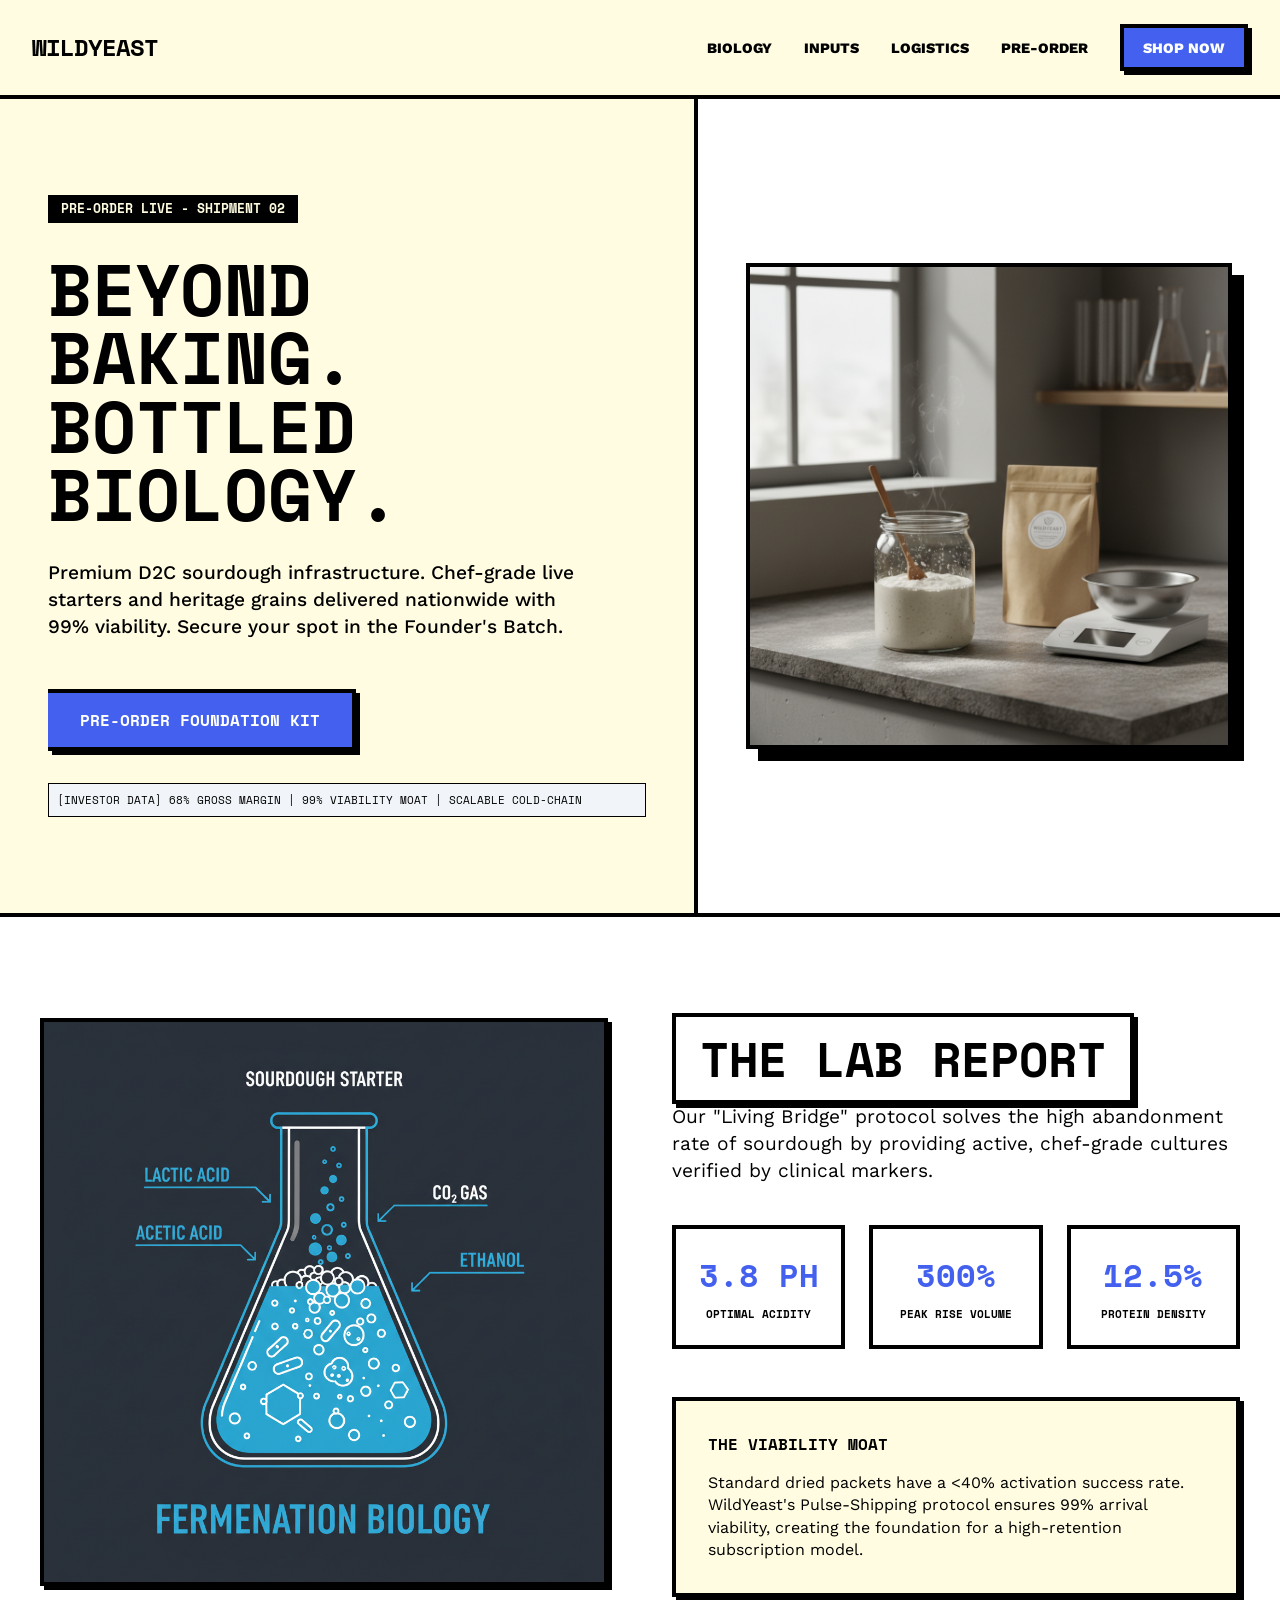
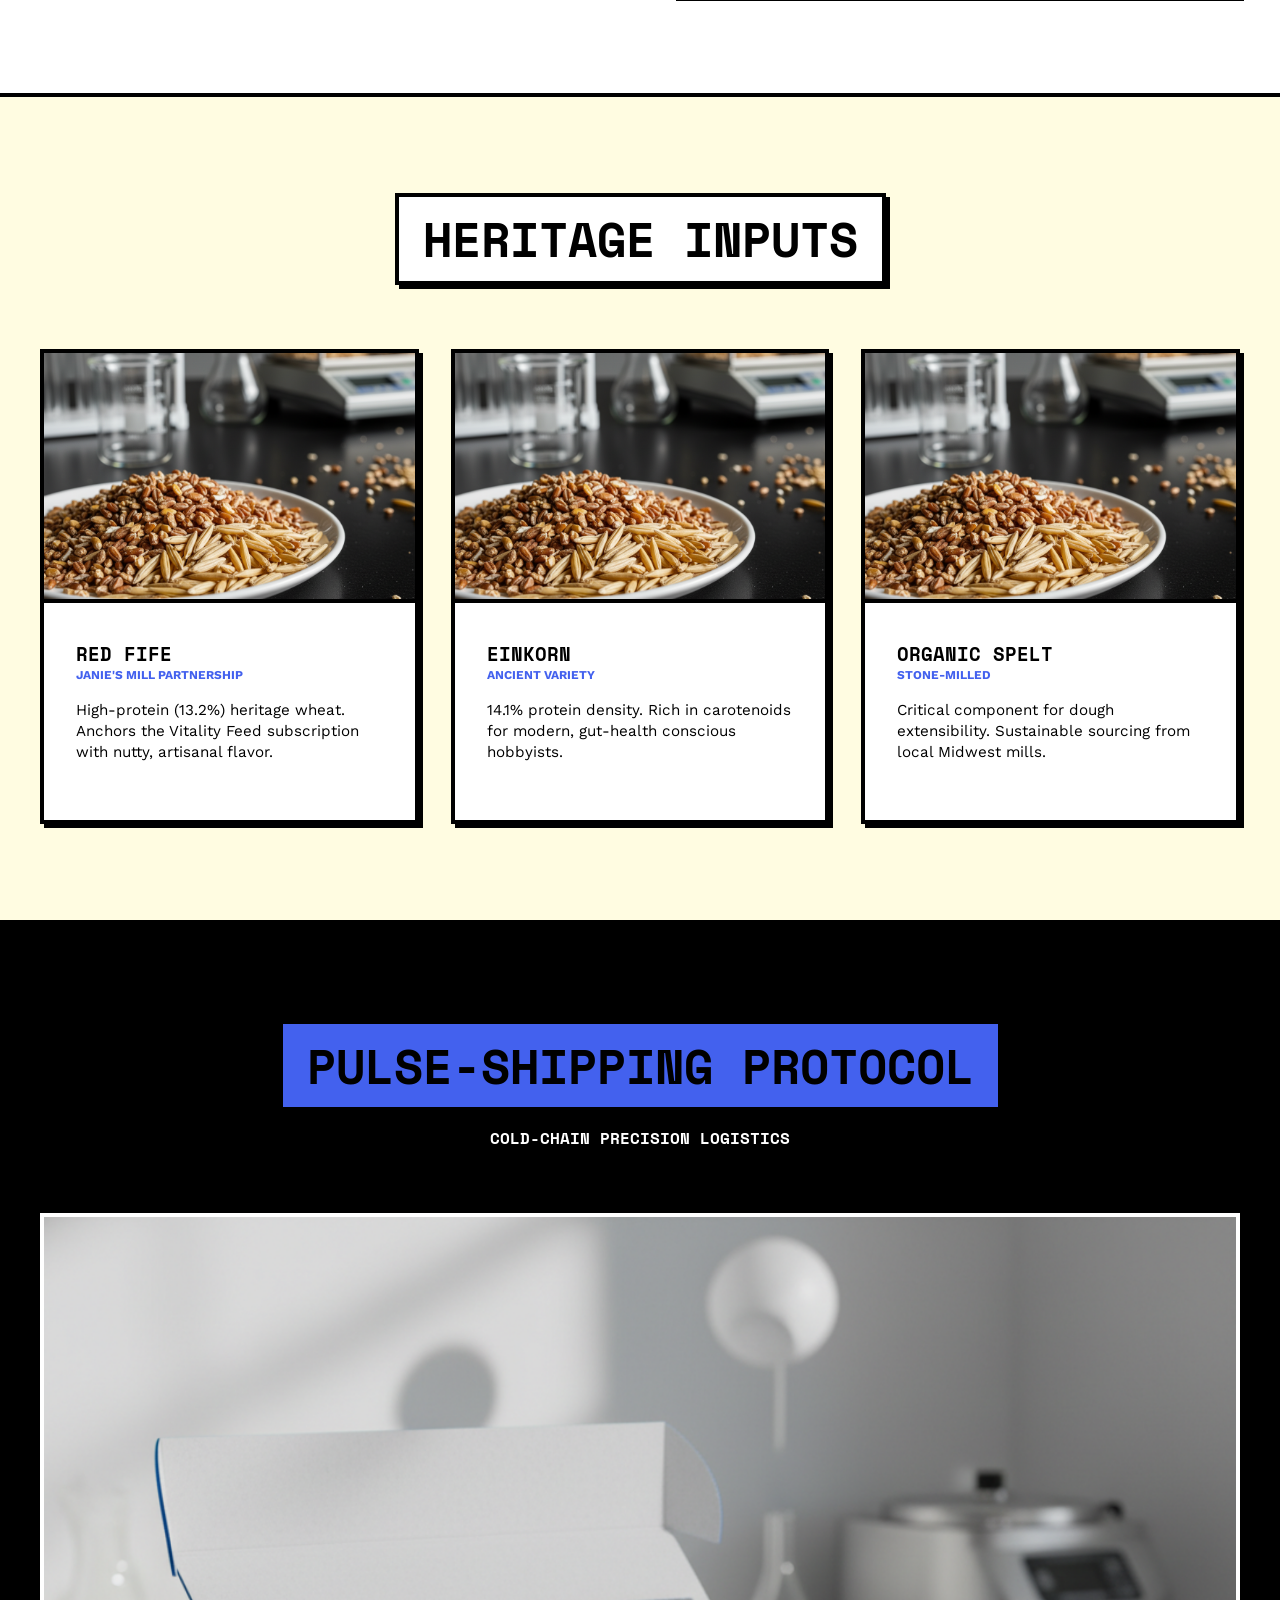
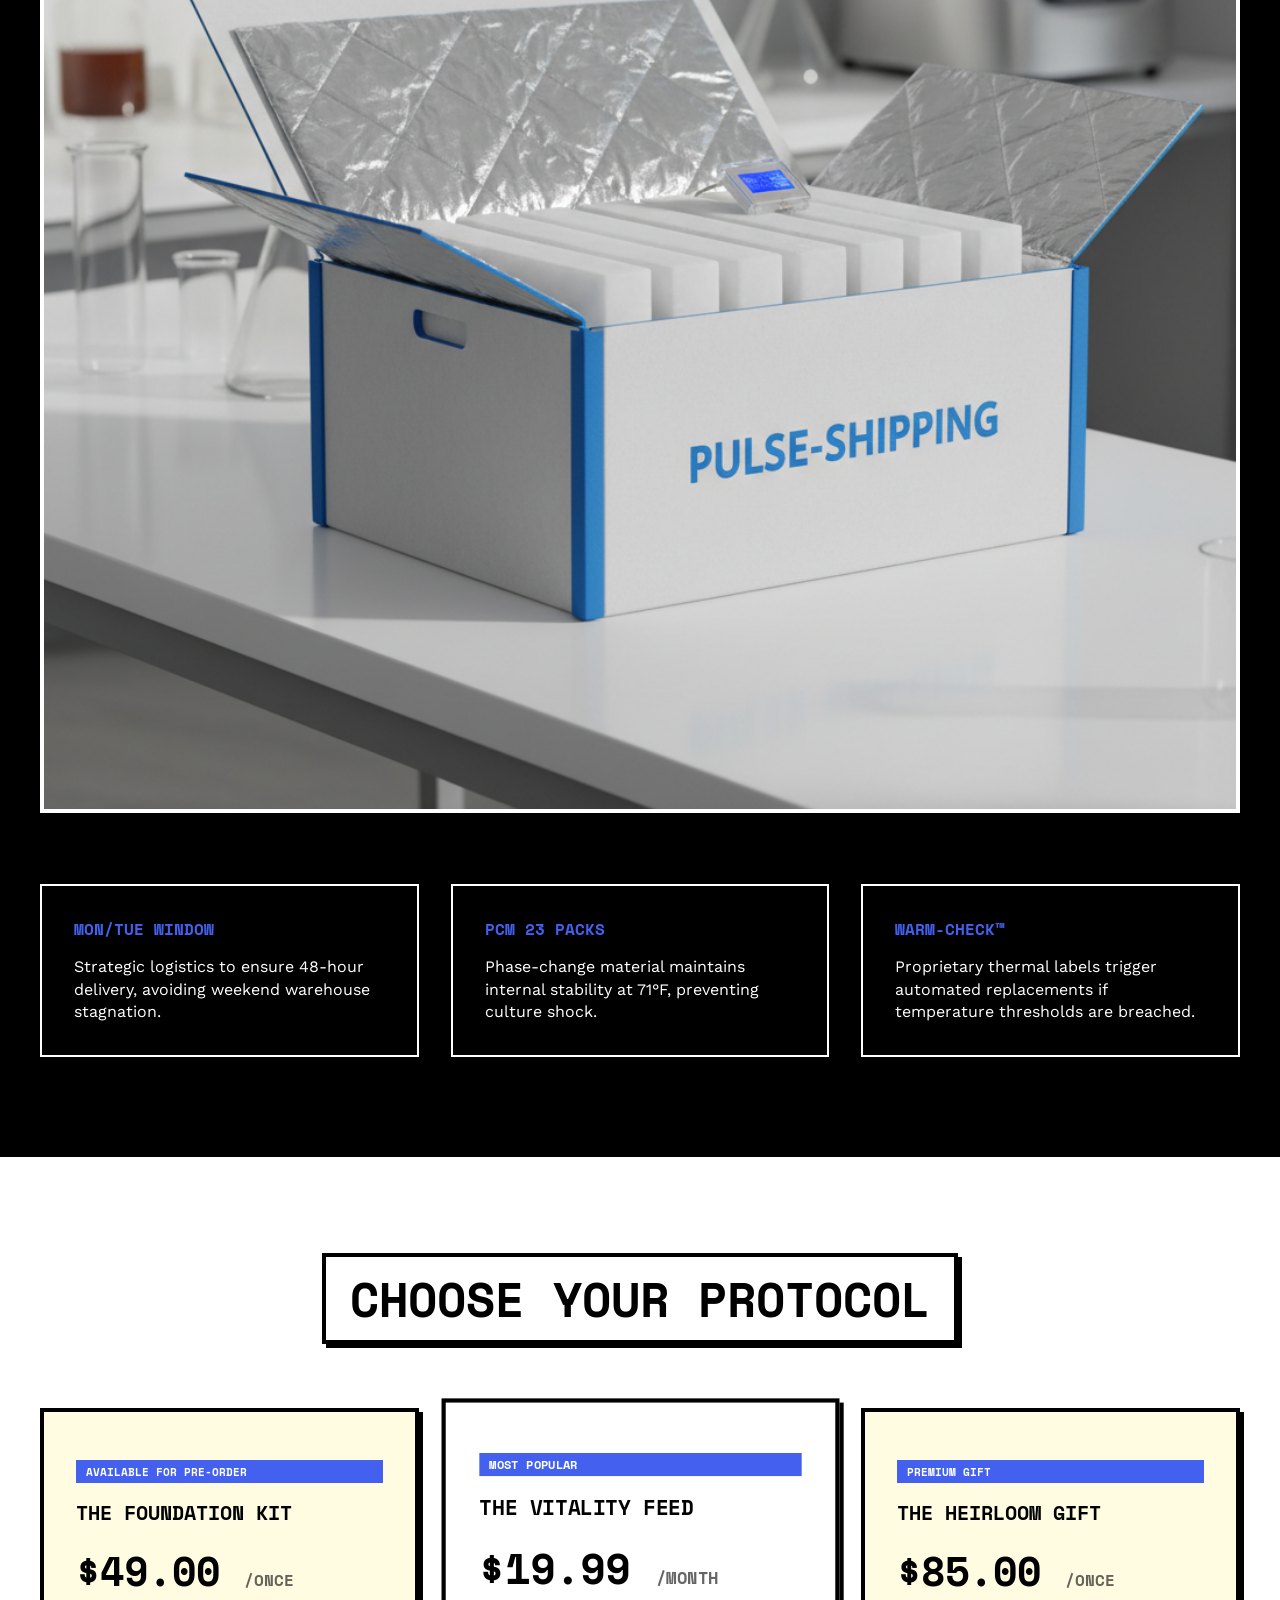
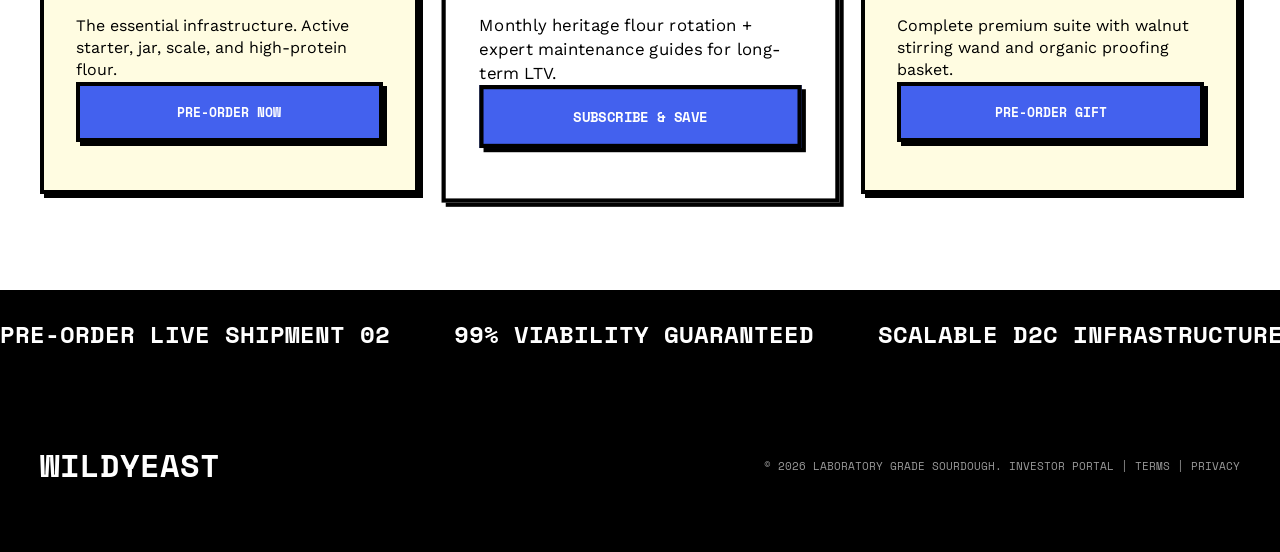
==== commit 7bbee9ab: "feat: website generated by baget.ai" ====
--- a/index.html
+++ b/index.html
@@ -3,11 +3,51 @@
 <head>
     <meta charset="UTF-8">
     <meta name="viewport" content="width=device-width, initial-scale=1.0">
-    <title>WILDYEAST | THE ELEVATED LABORATORY</title>
+    <title>WILDYEAST | PRE-ORDER NOW</title>
     <link rel="preconnect" href="https://fonts.googleapis.com">
     <link rel="preconnect" href="https://fonts.gstatic.com" crossorigin>
     <link href="https://fonts.googleapis.com/css2?family=Space+Mono:wght@400;700&family=Work+Sans:wght@400;600;800&display=swap" rel="stylesheet">
     <link rel="stylesheet" href="style.css">
+    <style>
+        /* Extra styles for Pre-order conversion */
+        .preorder-badge {
+            background: #4361EE;
+            color: white;
+            padding: 0.2rem 0.6rem;
+            font-family: var(--font-mono);
+            font-size: 0.7rem;
+            font-weight: 700;
+            margin-bottom: 1rem;
+            display: inline-block;
+        }
+        .btn-preorder {
+            display: block;
+            width: 100%;
+            text-align: center;
+            padding: 1rem;
+            background: var(--blue);
+            color: white;
+            text-decoration: none;
+            font-family: var(--font-mono);
+            font-weight: 700;
+            border: var(--border-width) solid var(--black);
+            box-shadow: var(--shadow);
+            margin-top: auto;
+            cursor: pointer;
+        }
+        .btn-preorder:hover {
+            transform: translate(-2px, -2px);
+            box-shadow: 6px 6px 0px #000;
+        }
+        .investor-tag {
+            border: 1px solid var(--black);
+            padding: 0.5rem;
+            font-size: 0.7rem;
+            font-family: var(--font-mono);
+            margin-top: 2rem;
+            background: #f1f5f9;
+        }
+    </style>
 </head>
 <body>
     <nav class="navbar">
@@ -18,29 +58,28 @@
             <a href="#lab-report" class="nav-link">BIOLOGY</a>
             <a href="#ingredients" class="nav-link">INPUTS</a>
             <a href="#shipping" class="nav-link">LOGISTICS</a>
-            <a href="#tiers" class="nav-link">TIERS</a>
-            <a href="#join" class="nav-btn">JOIN WAITLIST</a>
+            <a href="#tiers" class="nav-link">PRE-ORDER</a>
+            <a href="#tiers" class="nav-btn">SHOP NOW</a>
         </div>
     </nav>
 
     <header class="hero">
         <div class="hero-content">
-            <div class="tag-badge">BETA V2.0 - APRIL 2026</div>
+            <div class="tag-badge">PRE-ORDER LIVE - SHIPMENT 02</div>
             <h1 class="hero-title">BEYOND BAKING. <br>BOTTLED BIOLOGY.</h1>
-            <p class="hero-subtitle">Premium D2C sourdough infrastructure. Chef-grade live starters and heritage grains delivered nationwide with 99% viability. Stop guessing. Start rising.</p>
+            <p class="hero-subtitle">Premium D2C sourdough infrastructure. Chef-grade live starters and heritage grains delivered nationwide with 99% viability. Secure your spot in the Founder's Batch.</p>
             <div class="hero-cta-group">
-                <form id="hero-form" class="waitlist-form">
-                    <input type="email" name="email" placeholder="EMAIL@DOMAIN.COM" required>
-                    <button type="submit" class="cta-primary">SECURE ACCESS</button>
-                </form>
+                <a href="#tiers" class="cta-primary" style="text-decoration: none; display: inline-block;">PRE-ORDER FOUNDATION KIT</a>
+            </div>
+            <div class="investor-tag">
+                [INVESTOR DATA] 68% GROSS MARGIN | 99% VIABILITY MOAT | SCALABLE COLD-CHAIN
             </div>
         </div>
         <div class="hero-image-container">
-            <img src="images/editorial-photography-of-the-wildyeast-f.png" alt="WildYeast Sourdough Starter Kit" class="hero-img">
+            <img src="images/high-fidelity-editorial-shot-of-the-wild.png" alt="WildYeast Pre-order Kit" class="hero-img">
         </div>
     </header>
 
-    <!-- NEW: LAB REPORT SECTION -->
     <section id="lab-report" class="lab-section">
         <div class="section-grid">
             <div class="lab-viz">
@@ -48,7 +87,7 @@
             </div>
             <div class="lab-content">
                 <h2 class="section-title">THE LAB REPORT</h2>
-                <p class="lab-intro">We monitor our mother culture with clinical precision. Every batch of WildYeast is verified against three core biological markers before shipping.</p>
+                <p class="lab-intro">Our "Living Bridge" protocol solves the high abandonment rate of sourdough by providing active, chef-grade cultures verified by clinical markers.</p>
                 <div class="stats-grid">
                     <div class="stat-item">
                         <div class="stat-value">3.8 pH</div>
@@ -64,14 +103,13 @@
                     </div>
                 </div>
                 <div class="lab-callout">
-                    <h4 class="callout-title">THE VITALITY THRESHOLD</h4>
-                    <p>Unlike dehydrated packets, WildYeast is shipped at peak activity. We utilize cold-chain logistics to induce a semi-dormant state that preserves the symbiotic colony of bacteria and yeast (SCOBY) without degradation.</p>
-                </div>
-            </div>
-        </div>
-    </section>
-
-    <!-- NEW: HERITAGE INPUTS SECTION -->
+                    <h4 class="callout-title">THE VIABILITY MOAT</h4>
+                    <p>Standard dried packets have a <40% activation success rate. WildYeast's Pulse-Shipping protocol ensures 99% arrival viability, creating the foundation for a high-retention subscription model.</p>
+                </div>
+            </div>
+        </div>
+    </section>
+
     <section id="ingredients" class="ingredients-section">
         <div class="section-header">
             <h2 class="section-title">HERITAGE INPUTS</h2>
@@ -83,12 +121,8 @@
                 </div>
                 <div class="card-body">
                     <h3 class="ingredient-name">RED FIFE</h3>
-                    <div class="ingredient-meta">FROM JANIE'S MILL</div>
-                    <p class="ingredient-desc">The gold standard for heritage sourdough. High protein, nutty aroma, and superior gluten strength.</p>
-                    <div class="spec-list">
-                        <div class="spec-row"><span>PROTEIN</span> <span>13.2%</span></div>
-                        <div class="spec-row"><span>MINERALS</span> <span>HIGH</span></div>
-                    </div>
+                    <div class="ingredient-meta">JANIE'S MILL PARTNERSHIP</div>
+                    <p class="ingredient-desc">High-protein (13.2%) heritage wheat. Anchors the Vitality Feed subscription with nutty, artisanal flavor.</p>
                 </div>
             </div>
             <div class="ingredient-card">
@@ -98,11 +132,7 @@
                 <div class="card-body">
                     <h3 class="ingredient-name">EINKORN</h3>
                     <div class="ingredient-meta">ANCIENT VARIETY</div>
-                    <p class="ingredient-desc">The oldest form of cultivated wheat. Rich in carotenoids and easier to digest for gut-health focus.</p>
-                    <div class="spec-list">
-                        <div class="spec-row"><span>PROTEIN</span> <span>14.1%</span></div>
-                        <div class="spec-row"><span>GLUTEN</span> <span>WEAK</span></div>
-                    </div>
+                    <p class="ingredient-desc">14.1% protein density. Rich in carotenoids for modern, gut-health conscious hobbyists.</p>
                 </div>
             </div>
             <div class="ingredient-card">
@@ -112,52 +142,33 @@
                 <div class="card-body">
                     <h3 class="ingredient-name">ORGANIC SPELT</h3>
                     <div class="ingredient-meta">STONE-MILLED</div>
-                    <p class="ingredient-desc">Provides a subtle sweetness and extensible dough quality. Essential for our Vitality Feed rotation.</p>
-                    <div class="spec-list">
-                        <div class="spec-row"><span>PROTEIN</span> <span>12.8%</span></div>
-                        <div class="spec-row"><span>TYPE</span> <span>WHOLE</span></div>
-                    </div>
-                </div>
-            </div>
-        </div>
-    </section>
-
-    <!-- NEW: SHIPPING SAFETY SECTION -->
+                    <p class="ingredient-desc">Critical component for dough extensibility. Sustainable sourcing from local Midwest mills.</p>
+                </div>
+            </div>
+        </div>
+    </section>
+
     <section id="shipping" class="shipping-section">
         <div class="shipping-container">
             <div class="shipping-header">
                 <h2 class="section-title">PULSE-SHIPPING PROTOCOL</h2>
-                <p class="shipping-subtitle">HOW WE SHIP LIFE ACROSS THE COUNTRY.</p>
+                <p class="shipping-subtitle">COLD-CHAIN PRECISION LOGISTICS</p>
             </div>
             <div class="shipping-viz">
                 <img src="images/technical-product-visualization-of-the-w.png" alt="Cold Chain Packaging" class="shipping-img">
-                <div class="viz-overlay">
-                    <div class="overlay-item" style="top: 10%; left: 10%;">
-                        <div class="overlay-dot"></div>
-                        <div class="overlay-text">PCM 23 THERMAL PACKS (STABLE 71°F)</div>
-                    </div>
-                    <div class="overlay-item" style="top: 40%; right: 10%;">
-                        <div class="overlay-dot"></div>
-                        <div class="overlay-text">PLANT-BASED INSULATED LINERS</div>
-                    </div>
-                    <div class="overlay-item" style="bottom: 15%; left: 30%;">
-                        <div class="overlay-dot"></div>
-                        <div class="overlay-text">WARM-CHECK™ THERMAL LABELS</div>
-                    </div>
-                </div>
             </div>
             <div class="shipping-grid">
                 <div class="shipping-step">
                     <h4 class="step-title">MON/TUE WINDOW</h4>
-                    <p>Orders ship exclusively on Mondays and Tuesdays to prevent weekend warehouse delays.</p>
+                    <p>Strategic logistics to ensure 48-hour delivery, avoiding weekend warehouse stagnation.</p>
                 </div>
                 <div class="shipping-step">
-                    <h4 class="step-title">48HR EXPRESS</h4>
-                    <p>Utilizing UPS 2nd Day Air to minimize transit time while maintaining temperature stability.</p>
+                    <h4 class="step-title">PCM 23 PACKS</h4>
+                    <p>Phase-change material maintains internal stability at 71°F, preventing culture shock.</p>
                 </div>
                 <div class="shipping-step">
-                    <h4 class="step-title">VIABILITY CHECK</h4>
-                    <p>Every starter includes a "Warm-Check" label. If it gets too hot, we replace it for free. Guaranteed.</p>
+                    <h4 class="step-title">WARM-CHECK™</h4>
+                    <p>Proprietary thermal labels trigger automated replacements if temperature thresholds are breached.</p>
                 </div>
             </div>
         </div>
@@ -165,121 +176,66 @@
 
     <section id="tiers" class="tiers-section">
         <div class="section-header">
-            <h2 class="section-title">THE INFRASTRUCTURE</h2>
-        </div>
-        <div class="tiers-grid">
+            <h2 class="section-title">CHOOSE YOUR PROTOCOL</h2>
+        </div>
+        <div id="dynamic-tiers" class="tiers-grid">
+            <!-- Tiers loaded via JS -->
             <div class="tier-card">
-                <div class="tier-badge">POPULAR</div>
+                <div class="preorder-badge">AVAILABLE FOR PRE-ORDER</div>
                 <h3 class="tier-name">THE FOUNDATION KIT</h3>
                 <div class="tier-price">$49.00 <span class="price-cadence">/ONCE</span></div>
-                <p class="tier-desc">1oz Live Starter, Borosilicate Jar, Silicone Band, Digital Scale, 2lb Bread Flour.</p>
-                <ul class="tier-features">
-                    <li>- 99% Viability Guarantee</li>
-                    <li>- Professional Glassware</li>
-                    <li>- Precision Scale Included</li>
-                </ul>
+                <p class="tier-desc">The essential infrastructure. Active starter, jar, scale, and high-protein flour.</p>
+                <button onclick="handleCheckout('Foundation Kit', 49.00)" class="btn-preorder">PRE-ORDER NOW</button>
             </div>
             <div class="tier-card highlight">
-                <div class="tier-badge">RECURRING</div>
+                <div class="preorder-badge">MOST POPULAR</div>
                 <h3 class="tier-name">THE VITALITY FEED</h3>
                 <div class="tier-price">$19.99 <span class="price-cadence">/MONTH</span></div>
-                <p class="tier-desc">3lb Monthly Rotation of Heritage Flour (Rye, Einkorn, Spelt) + Maintenance Guide.</p>
-                <ul class="tier-features">
-                    <li>- Stone-Milled Fresh</li>
-                    <li>- Gut-Health Optimized</li>
-                    <li>- Free Shipping Included</li>
-                </ul>
+                <p class="tier-desc">Monthly heritage flour rotation + expert maintenance guides for long-term LTV.</p>
+                <button onclick="handleCheckout('Vitality Feed', 19.99)" class="btn-preorder">SUBSCRIBE & SAVE</button>
             </div>
             <div class="tier-card">
-                <div class="tier-badge">GIFT</div>
+                <div class="preorder-badge">PREMIUM GIFT</div>
                 <h3 class="tier-name">THE HEIRLOOM GIFT</h3>
                 <div class="tier-price">$85.00 <span class="price-cadence">/ONCE</span></div>
-                <p class="tier-desc">Foundation Kit + Walnut Stirring Wand + Premium Proofing Basket.</p>
-                <ul class="tier-features">
-                    <li>- Bespoke Craftsmanship</li>
-                    <li>- Complete Baking Suite</li>
-                    <li>- Eco-Premium Packaging</li>
-                </ul>
+                <p class="tier-desc">Complete premium suite with walnut stirring wand and organic proofing basket.</p>
+                <button onclick="handleCheckout('Heirloom Gift', 85.00)" class="btn-preorder">PRE-ORDER GIFT</button>
             </div>
         </div>
     </section>
 
     <section class="ticker">
         <div class="ticker-wrap">
+            <div class="ticker-item">PRE-ORDER LIVE SHIPMENT 02</div>
             <div class="ticker-item">99% VIABILITY GUARANTEED</div>
-            <div class="ticker-item">COLD-CHAIN SHIPPING</div>
-            <div class="ticker-item">HERITAGE GRAINS</div>
-            <div class="ticker-item">FOUNDER'S BATCH LIMITED</div>
+            <div class="ticker-item">SCALABLE D2C INFRASTRUCTURE</div>
+            <div class="ticker-item">HERITAGE GRAIN SUBSCRIPTION</div>
+            <div class="ticker-item">PRE-ORDER LIVE SHIPMENT 02</div>
             <div class="ticker-item">99% VIABILITY GUARANTEED</div>
-            <div class="ticker-item">COLD-CHAIN SHIPPING</div>
-            <div class="ticker-item">HERITAGE GRAINS</div>
-            <div class="ticker-item">FOUNDER'S BATCH LIMITED</div>
-        </div>
-    </section>
-
-    <section id="join" class="waitlist-section">
-        <div class="waitlist-container">
-            <h2 class="cta-title">ENTERING THE LAB.</h2>
-            <p class="cta-subtitle">We are currently accepting the first 100 members for our Founder's Batch. Get on the protocol.</p>
-            <form id="footer-form" class="footer-form">
-                <input type="email" name="email" placeholder="ENTER YOUR EMAIL" required>
-                <button type="submit" class="cta-blue">JOIN WAITLIST</button>
-            </form>
-            <div id="status-msg" class="status-msg"></div>
+            <div class="ticker-item">SCALABLE D2C INFRASTRUCTURE</div>
+            <div class="ticker-item">HERITAGE GRAIN SUBSCRIPTION</div>
         </div>
     </section>
 
     <footer class="footer">
         <div class="footer-content">
             <div class="footer-brand">WILDYEAST</div>
-            <div class="footer-legal">© 2026 LABORATORY GRADE SOURDOUGH. ALL RIGHTS RESERVED.</div>
+            <div class="footer-legal">© 2026 LABORATORY GRADE SOURDOUGH. INVESTOR PORTAL | TERMS | PRIVACY</div>
         </div>
     </footer>
 
     <script>
-        const DB_ID = '4c126941-a84b-4985-9035-46827e20a5d5';
-        
-        async function submitWaitlist(e) {
-            e.preventDefault();
-            const email = e.target.email.value;
-            const status = document.getElementById('status-msg');
-            const btn = e.target.querySelector('button');
-            const originalText = btn.innerText;
-
-            btn.innerText = 'PROCESSING...';
-            btn.disabled = true;
-
-            try {
-                const response = await fetch(`https://baget.ai/api/public/databases/${DB_ID}/rows`, {
-                    method: 'POST',
-                    headers: { 'Content-Type': 'application/json' },
-                    body: JSON.stringify({
-                        data: {
-                            email: email,
-                            name: 'Prospect',
-                            source: 'Landing Page'
-                        }
-                    })
-                });
-
-                if (response.ok) {
-                    status.innerText = 'ACCESS GRANTED. CHECK YOUR INBOX SOON.';
-                    status.style.color = '#4361EE';
-                    e.target.reset();
-                } else {
-                    throw new Error('FAILED');
-                }
-            } catch (err) {
-                status.innerText = 'SYSTEM ERROR. PLEASE TRY AGAIN.';
-                status.style.color = 'red';
-            } finally {
-                btn.innerText = originalText;
-                btn.disabled = false;
-            }
-        }
-
-        document.getElementById('hero-form').addEventListener('submit', submitWaitlist);
-        document.getElementById('footer-form').addEventListener('submit', submitWaitlist);
+        function handleCheckout(itemName, price) {
+            // Simulated Stripe Checkout Flow
+            // In production, this would redirect to a Stripe Payment Link
+            const checkoutUrl = `success.html?item=${encodeURIComponent(itemName)}&price=${price}`;
+            
+            // Track the click for analytics (simulated)
+            console.log(`Redirecting to Stripe for ${itemName} at $${price}`);
+            
+            // Redirect to success page
+            window.location.href = checkoutUrl;
+        }
     </script>
 </body>
 </html>
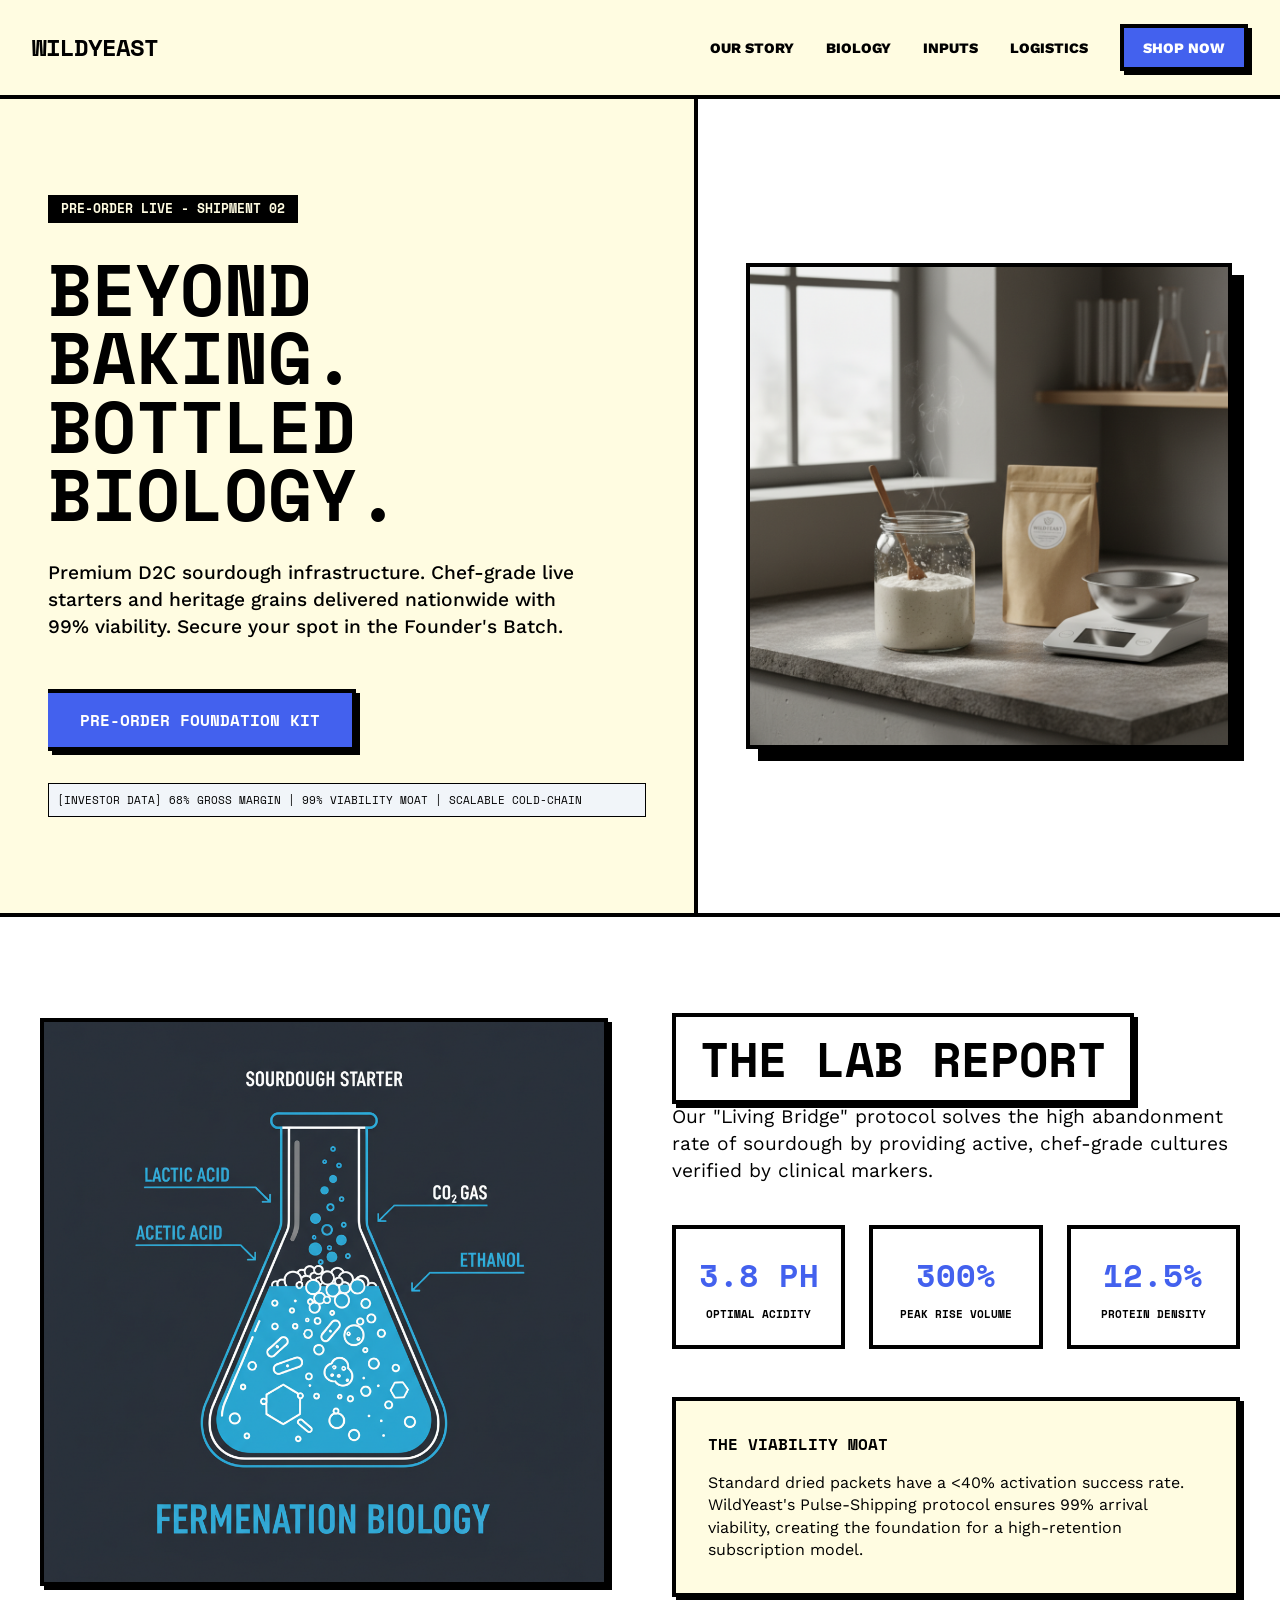
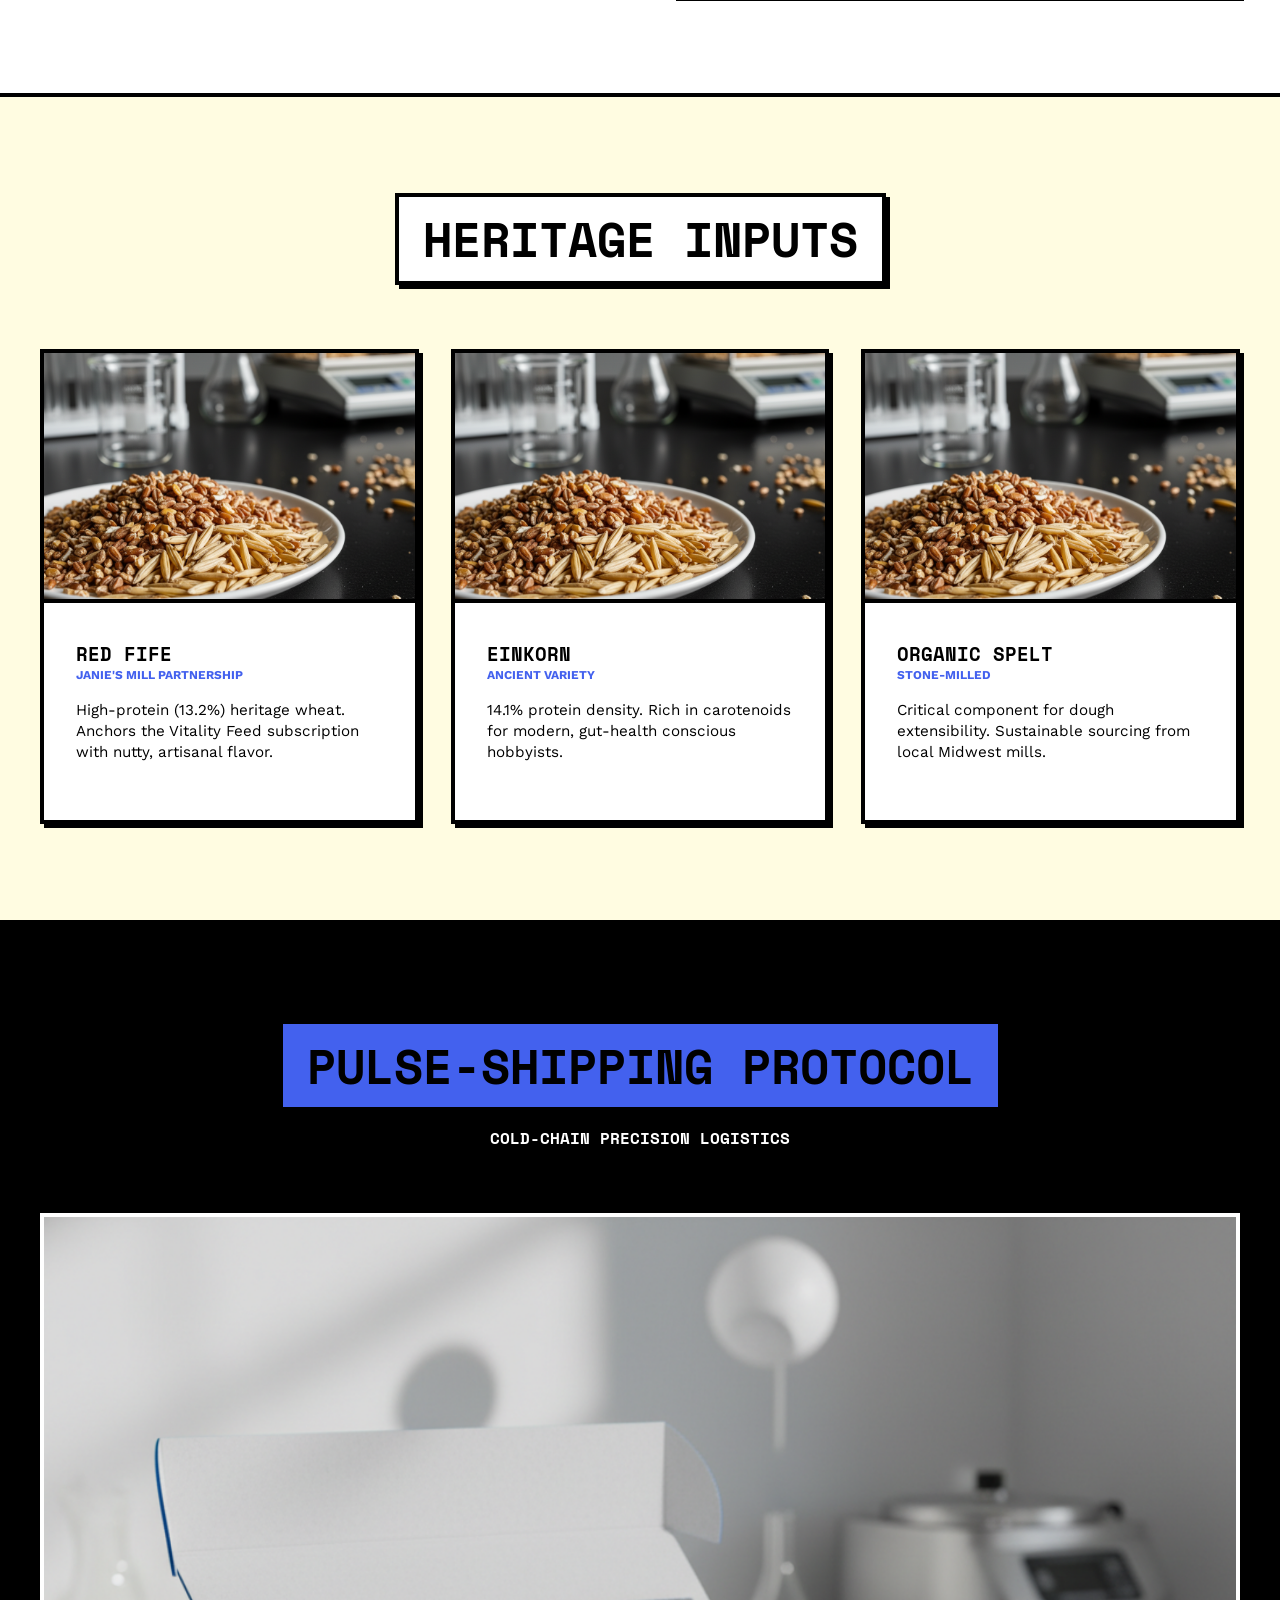
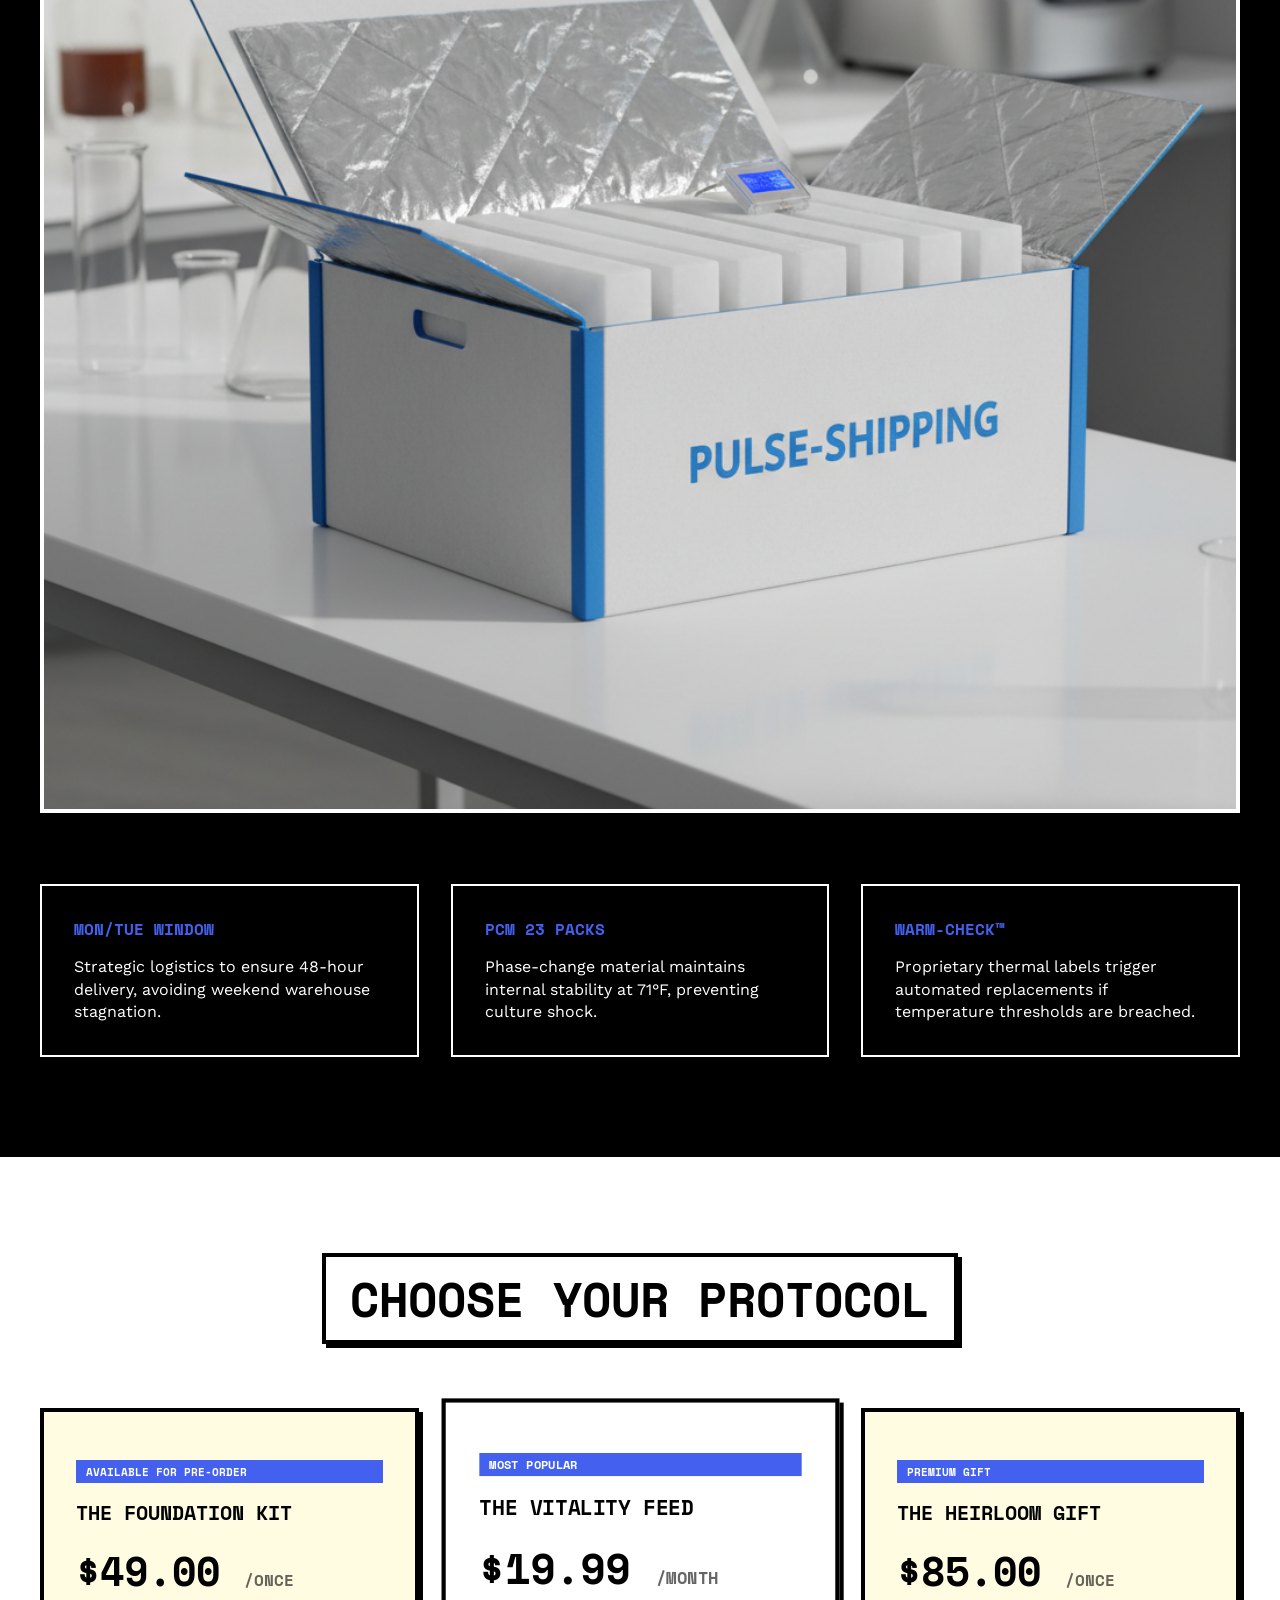
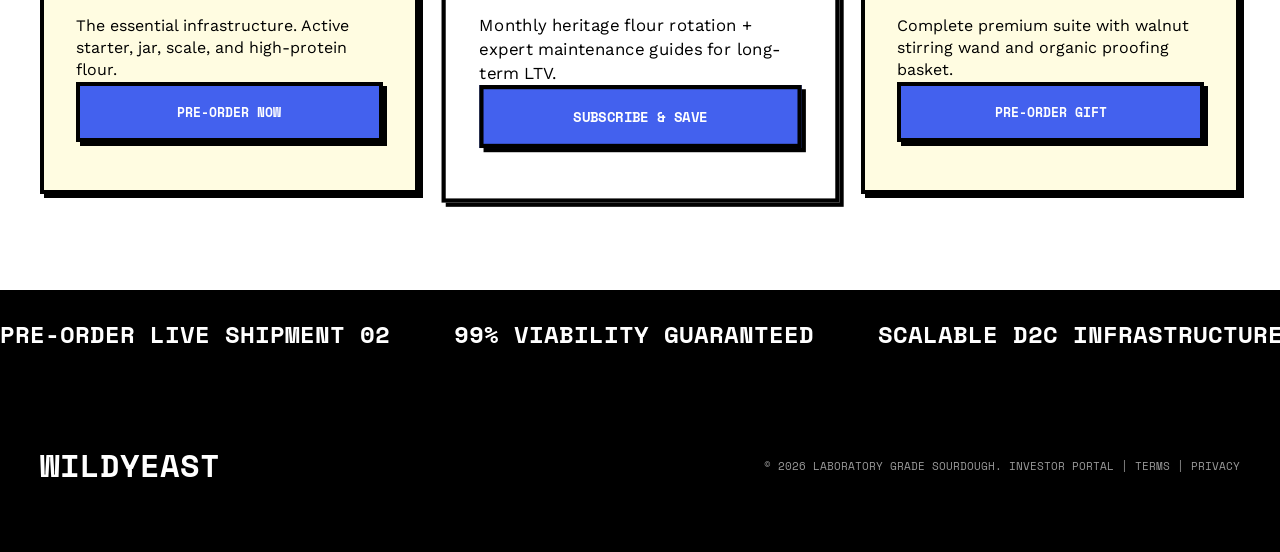
==== commit 0045c077: "feat: website generated by baget.ai" ====
--- a/index.html
+++ b/index.html
@@ -55,10 +55,10 @@
             <span class="logo-text">WILDYEAST</span>
         </div>
         <div class="nav-links">
+            <a href="story.html" class="nav-link">OUR STORY</a>
             <a href="#lab-report" class="nav-link">BIOLOGY</a>
             <a href="#ingredients" class="nav-link">INPUTS</a>
             <a href="#shipping" class="nav-link">LOGISTICS</a>
-            <a href="#tiers" class="nav-link">PRE-ORDER</a>
             <a href="#tiers" class="nav-btn">SHOP NOW</a>
         </div>
     </nav>
@@ -227,13 +227,8 @@
     <script>
         function handleCheckout(itemName, price) {
             // Simulated Stripe Checkout Flow
-            // In production, this would redirect to a Stripe Payment Link
             const checkoutUrl = `success.html?item=${encodeURIComponent(itemName)}&price=${price}`;
-            
-            // Track the click for analytics (simulated)
             console.log(`Redirecting to Stripe for ${itemName} at $${price}`);
-            
-            // Redirect to success page
             window.location.href = checkoutUrl;
         }
     </script>
